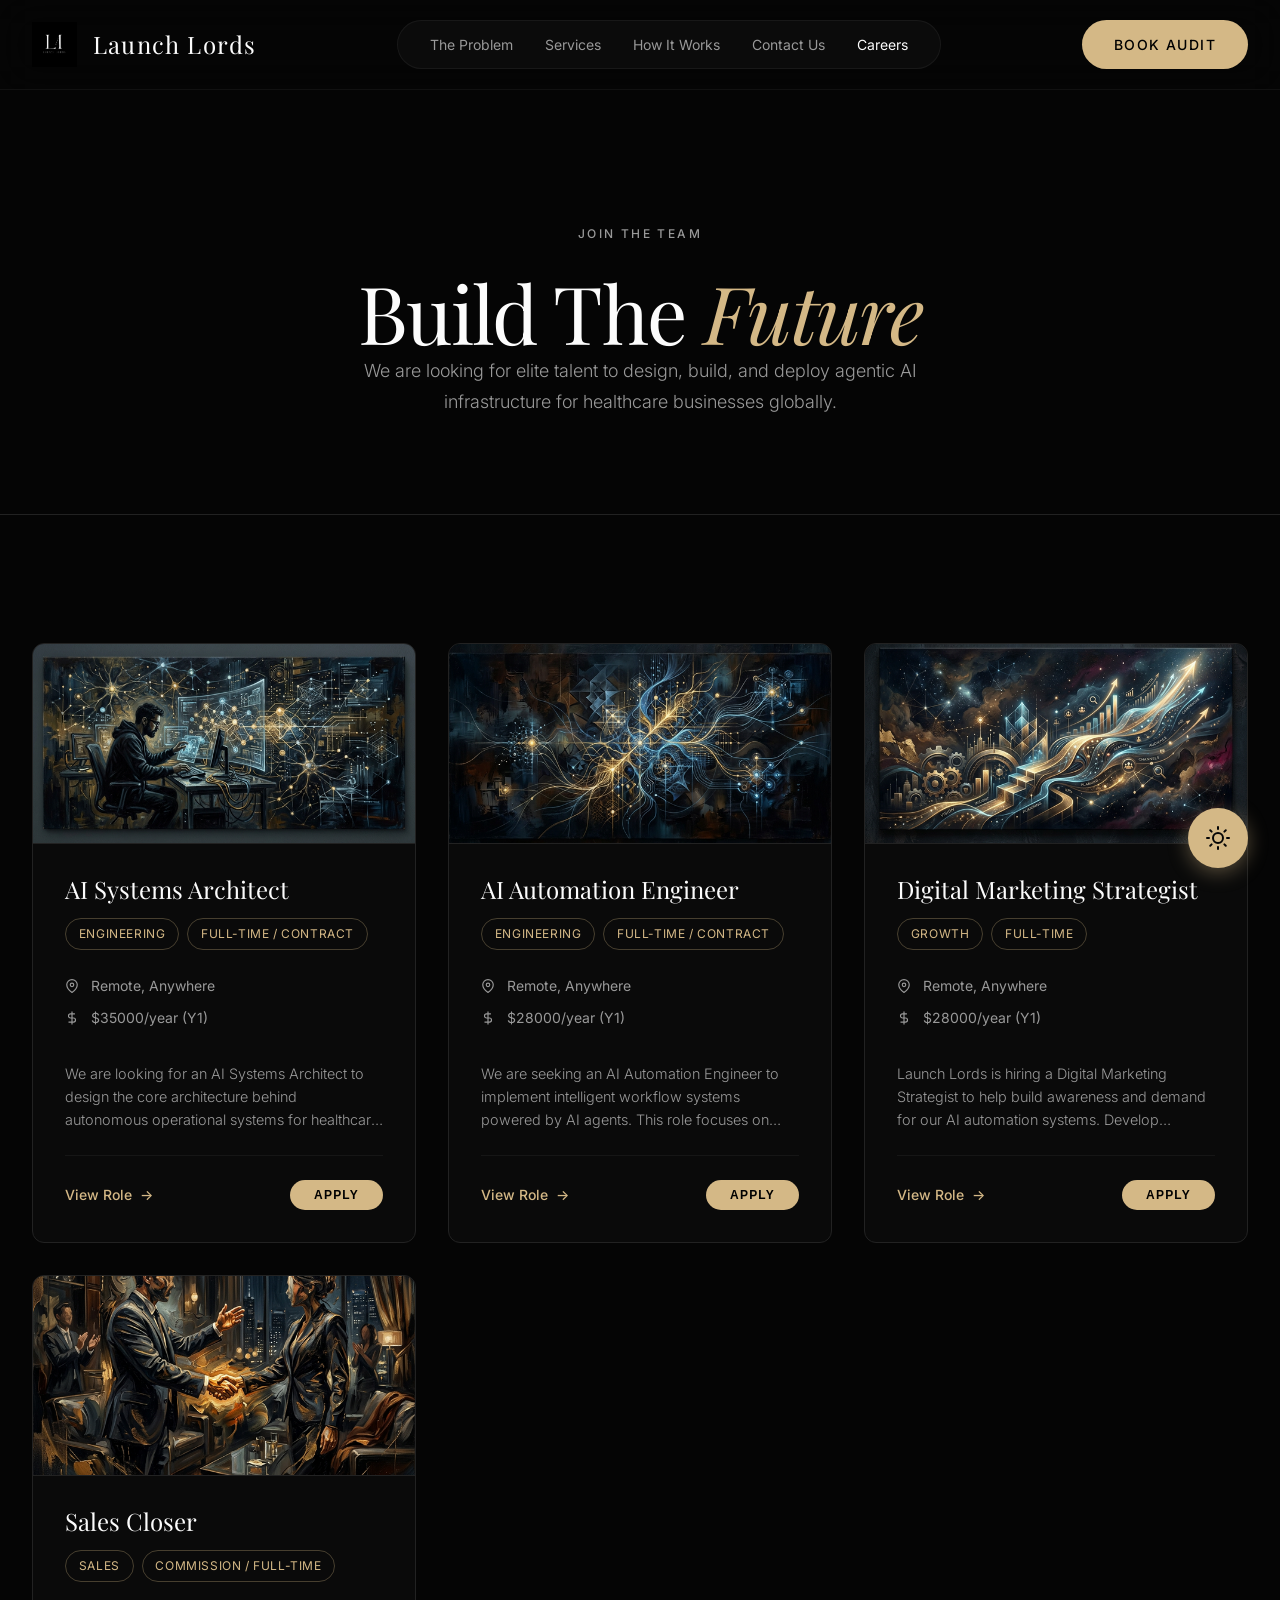
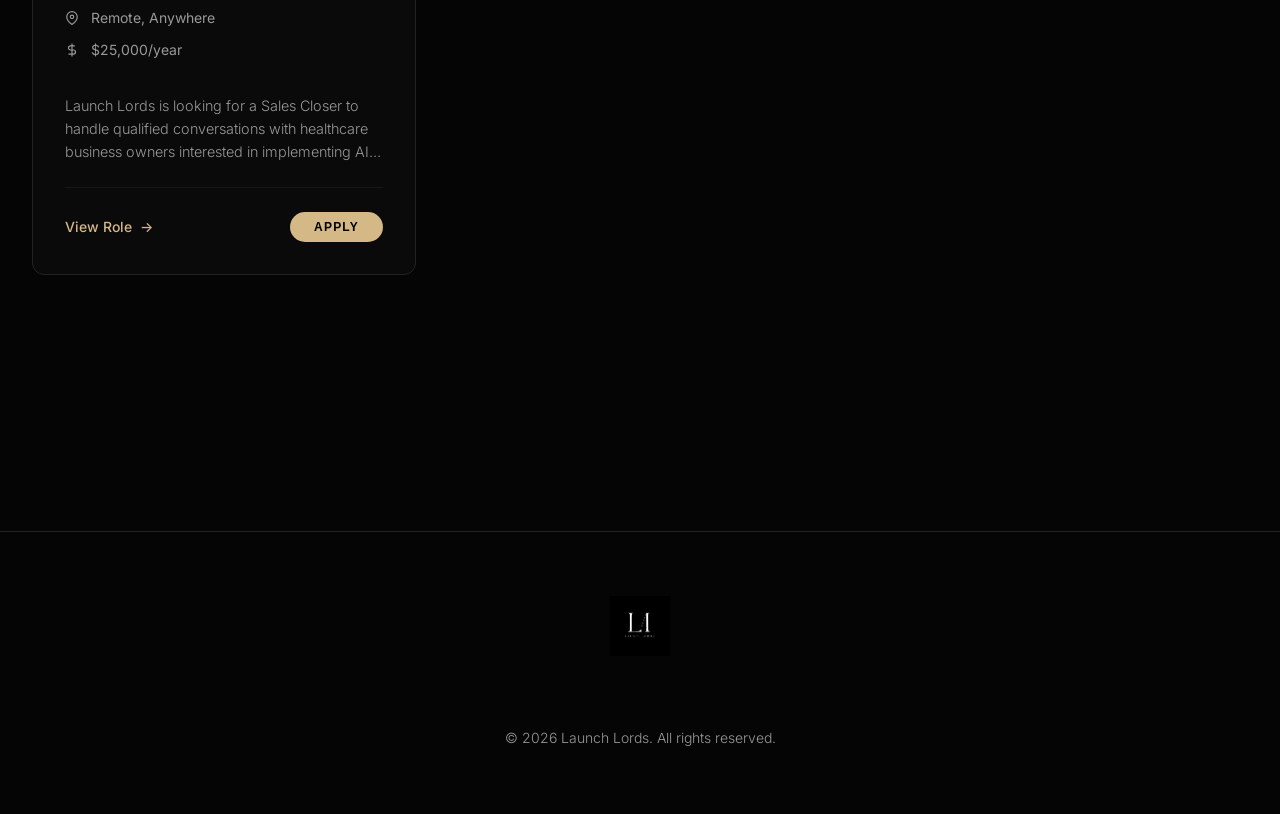
==== careers.html @ 84aa60ef "Add files via upload" ====
<!DOCTYPE html>
<html lang="en">

<head>
    <meta charset="UTF-8">
    <meta name="viewport" content="width=device-width, initial-scale=1.0">
    <title>Careers | Launch Lords</title>
    <link rel="preconnect" href="https://fonts.googleapis.com">
    <link rel="preconnect" href="https://fonts.gstatic.com" crossorigin>
    <link
        href="https://fonts.googleapis.com/css2?family=Inter:wght@300;400;500;600&family=Playfair+Display:ital,wght@0,400;0,500;1,400&display=swap"
        rel="stylesheet">
    <link rel="icon" type="image/png" href="logo.png">
    <link rel="stylesheet" href="styles.css">
</head>

<body>

    <!-- Navigation -->
    <nav class="navbar" id="navbar">
        <div class="container nav-container">
            <a href="index.html" class="logo" style="gap: 1rem;">
                <img src="logo.png" alt="Launch Lords" style="height: 45px; width: auto; filter: invert(1);">
                <span class="logo-text-inline">Launch Lords</span>
            </a>
            <div class="nav-links">
                <a href="index.html#problem">The Problem</a>
                <a href="index.html#services">Services</a>
                <a href="index.html#process">How It Works</a>
                <a href="index.html#audit">Contact Us</a>
                <a href="careers.html" target="_blank" style="color: var(--text-main);">Careers</a>
            </div>
            <div style="display: flex; gap: 1rem; align-items: center;">
                <a href="index.html#audit" class="btn btn-primary">Book Audit</a>
            </div>
        </div>
    </nav>

    <!-- Floating Theme Toggle -->
    <button id="themeToggle" class="theme-toggle-fab" aria-label="Toggle Theme">
        <svg class="sun-icon" viewBox="0 0 24 24" fill="none" stroke="currentColor" stroke-width="2"
            stroke-linecap="round" stroke-linejoin="round">
            <circle cx="12" cy="12" r="5"></circle>
            <line x1="12" y1="1" x2="12" y2="3"></line>
            <line x1="12" y1="21" x2="12" y2="23"></line>
            <line x1="4.22" y1="4.22" x2="5.64" y2="5.64"></line>
            <line x1="18.36" y1="18.36" x2="19.78" y2="19.78"></line>
            <line x1="1" y1="12" x2="3" y2="12"></line>
            <line x1="21" y1="12" x2="23" y2="12"></line>
            <line x1="4.22" y1="19.78" x2="5.64" y2="18.36"></line>
            <line x1="18.36" y1="5.64" x2="19.78" y2="4.22"></line>
        </svg>
        <svg class="moon-icon" viewBox="0 0 24 24" fill="none" stroke="currentColor" stroke-width="2"
            stroke-linecap="round" stroke-linejoin="round">
            <path d="M21 12.79A9 9 0 1 1 11.21 3 7 7 0 0 0 21 12.79z"></path>
        </svg>
    </button>

    <!-- Hero Section -->
    <header class="careers-hero section">
        <div class="container">
            <span class="pre-title anim-slab">Join the Team</span>
            <h1 class="headline anim-slab delay-1">Build The <span class="highlight-text">Future</span></h1>
            <p class="subheadline anim-slab delay-2" style="margin: 0 auto; max-width: 600px;">
                We are looking for elite talent to design, build, and deploy agentic AI infrastructure for healthcare
                businesses globally.
            </p>
        </div>
    </header>

    <!-- Open Roles Grid -->
    <section class="section" style="padding-top: 2rem;">
        <div class="container">
            <div class="careers-grid">

                <!-- Role 1 -->
                <a href="role-ai-architect.html" target="_blank" class="job-card anim-slab">
                    <img src="ai_architect_card_1772629742012.png" alt="AI Systems Architect" class="job-card-img">
                    <div class="job-card-content">
                        <h3 class="job-card-title">AI Systems Architect</h3>
                        <div class="job-tags">
                            <span class="job-tag">Engineering</span>
                            <span class="job-tag">Full-Time / Contract</span>
                        </div>
                        <div class="job-detail">
                            <svg viewBox="0 0 24 24" width="14" height="14" stroke="currentColor" stroke-width="2"
                                fill="none">
                                <path d="M21 10c0 7-9 13-9 13s-9-6-9-13a9 9 0 0 1 18 0z"></path>
                                <circle cx="12" cy="10" r="3"></circle>
                            </svg>
                            Remote, Anywhere
                        </div>
                        <div class="job-detail">
                            <svg viewBox="0 0 24 24" width="14" height="14" stroke="currentColor" stroke-width="2"
                                fill="none">
                                <line x1="12" y1="1" x2="12" y2="23"></line>
                                <path d="M17 5H9.5a3.5 3.5 0 0 0 0 7h5a3.5 3.5 0 0 1 0 7H6"></path>
                            </svg>
                            $35000/year (Y1)
                        </div>
                        <p class="job-desc-preview">We are looking for an AI Systems Architect to design the core
                            architecture behind autonomous operational systems for healthcare organizations.</p>
                        <div class="job-card-footer">
                            <span class="job-view-link">View Role</span>
                            <button class="job-apply-btn" style="border: none; cursor: pointer;"
                                onclick="event.preventDefault(); openApplicationModal('AI Systems Architect');">APPLY</button>
                        </div>
                    </div>
                </a>

                <!-- Role 2 -->
                <a href="role-ai-automation.html" target="_blank" class="job-card anim-slab delay-1">
                    <img src="ai_automation_card_1772629761154.png" alt="AI Automation Engineer" class="job-card-img">
                    <div class="job-card-content">
                        <h3 class="job-card-title">AI Automation Engineer</h3>
                        <div class="job-tags">
                            <span class="job-tag">Engineering</span>
                            <span class="job-tag">Full-Time / Contract</span>
                        </div>
                        <div class="job-detail">
                            <svg viewBox="0 0 24 24" width="14" height="14" stroke="currentColor" stroke-width="2"
                                fill="none">
                                <path d="M21 10c0 7-9 13-9 13s-9-6-9-13a9 9 0 0 1 18 0z"></path>
                                <circle cx="12" cy="10" r="3"></circle>
                            </svg>
                            Remote, Anywhere
                        </div>
                        <div class="job-detail">
                            <svg viewBox="0 0 24 24" width="14" height="14" stroke="currentColor" stroke-width="2"
                                fill="none">
                                <line x1="12" y1="1" x2="12" y2="23"></line>
                                <path d="M17 5H9.5a3.5 3.5 0 0 0 0 7h5a3.5 3.5 0 0 1 0 7H6"></path>
                            </svg>
                            $28000/year (Y1)
                        </div>
                        <p class="job-desc-preview">We are seeking an AI Automation Engineer to implement intelligent
                            workflow systems powered by AI agents. This role focuses on building automation
                            infrastructure...</p>
                        <div class="job-card-footer">
                            <span class="job-view-link">View Role</span>
                            <button class="job-apply-btn" style="border: none; cursor: pointer;"
                                onclick="event.preventDefault(); openApplicationModal('AI Automation Engineer');">APPLY</button>
                        </div>
                    </div>
                </a>

                <!-- Role 3 -->
                <a href="role-marketing.html" target="_blank" class="job-card anim-slab delay-2">
                    <img src="marketing_strategist_card_1772629779356.png" alt="Digital Marketing Strategist"
                        class="job-card-img">
                    <div class="job-card-content">
                        <h3 class="job-card-title">Digital Marketing Strategist</h3>
                        <div class="job-tags">
                            <span class="job-tag">Growth</span>
                            <span class="job-tag">Full-Time</span>
                        </div>
                        <div class="job-detail">
                            <svg viewBox="0 0 24 24" width="14" height="14" stroke="currentColor" stroke-width="2"
                                fill="none">
                                <path d="M21 10c0 7-9 13-9 13s-9-6-9-13a9 9 0 0 1 18 0z"></path>
                                <circle cx="12" cy="10" r="3"></circle>
                            </svg>
                            Remote, Anywhere
                        </div>
                        <div class="job-detail">
                            <svg viewBox="0 0 24 24" width="14" height="14" stroke="currentColor" stroke-width="2"
                                fill="none">
                                <line x1="12" y1="1" x2="12" y2="23"></line>
                                <path d="M17 5H9.5a3.5 3.5 0 0 0 0 7h5a3.5 3.5 0 0 1 0 7H6"></path>
                            </svg>
                            $28000/year (Y1)
                        </div>
                        <p class="job-desc-preview">Launch Lords is hiring a Digital Marketing Strategist to help build
                            awareness and demand for our AI automation systems. Develop campaigns positioning the
                            company...</p>
                        <div class="job-card-footer">
                            <span class="job-view-link">View Role</span>
                            <button class="job-apply-btn" style="border: none; cursor: pointer;"
                                onclick="event.preventDefault(); openApplicationModal('Digital Marketing Strategist');">APPLY</button>
                        </div>
                    </div>
                </a>

                <!-- Role 4 -->
                <a href="role-sales.html" target="_blank" class="job-card anim-slab delay-3">
                    <img src="sales_closer_card_1772629799419.png" alt="Sales Closer" class="job-card-img">
                    <div class="job-card-content">
                        <h3 class="job-card-title">Sales Closer</h3>
                        <div class="job-tags">
                            <span class="job-tag">Sales</span>
                            <span class="job-tag">Commission / Full-Time</span>
                        </div>
                        <div class="job-detail">
                            <svg viewBox="0 0 24 24" width="14" height="14" stroke="currentColor" stroke-width="2"
                                fill="none">
                                <path d="M21 10c0 7-9 13-9 13s-9-6-9-13a9 9 0 0 1 18 0z"></path>
                                <circle cx="12" cy="10" r="3"></circle>
                            </svg>
                            Remote, Anywhere
                        </div>
                        <div class="job-detail">
                            <svg viewBox="0 0 24 24" width="14" height="14" stroke="currentColor" stroke-width="2"
                                fill="none">
                                <line x1="12" y1="1" x2="12" y2="23"></line>
                                <path d="M17 5H9.5a3.5 3.5 0 0 0 0 7h5a3.5 3.5 0 0 1 0 7H6"></path>
                            </svg>
                            $25,000/year
                        </div>
                        <p class="job-desc-preview">Launch Lords is looking for a Sales Closer to handle qualified
                            conversations with healthcare business owners interested in implementing AI-powered systems.
                        </p>
                        <div class="job-card-footer">
                            <span class="job-view-link">View Role</span>
                            <button class="job-apply-btn" style="border: none; cursor: pointer;"
                                onclick="event.preventDefault(); openApplicationModal('Sales Closer');">APPLY</button>
                        </div>
                    </div>
                </a>

            </div>
        </div>
    </section>

    <!-- Application Modal -->
    <div id="applicationModal" class="modal-overlay">
        <div class="modal-content">
            <button class="modal-close" onclick="closeApplicationModal()">&times;</button>
            <h3 id="modalRoleTitle">Apply for Role</h3>
            <p>Join Launch Lords and build the future of AI healthcare infrastructure.</p>
            <form action="https://formsubmit.co/shubhankar@launchlords.com" method="POST" enctype="multipart/form-data"
                class="apply-form">
                <input type="hidden" name="_subject" id="modalSubject" value="New Application">
                <input type="hidden" name="_captcha" value="false">
                <input type="hidden" name="_template" value="table">
                <input type="hidden" name="Role" id="modalRoleInput" value="">

                <div class="form-row">
                    <div class="form-group">
                        <label>Name</label>
                        <input type="text" name="Name" required placeholder="John Doe">
                    </div>
                    <div class="form-group">
                        <label>Email</label>
                        <input type="email" name="Email" required placeholder="john@example.com">
                    </div>
                </div>
                <div class="form-row">
                    <div class="form-group">
                        <label>Country</label>
                        <input type="text" name="Country" required placeholder="United States">
                    </div>
                    <div class="form-group">
                        <label>City</label>
                        <input type="text" name="City" required placeholder="San Francisco">
                    </div>
                </div>
                <div class="form-group">
                    <label>Experience (Years)</label>
                    <select name="Experience" required style="cursor: pointer; appearance: auto;">
                        <option value="" disabled selected>Select years</option>
                        <option value="0">0 years (Entry)</option>
                        <option value="1">1 year</option>
                        <option value="2">2 years</option>
                        <option value="3+">3 or more years</option>
                    </select>
                </div>
                <div class="form-group">
                    <label>Resume (PDF max 2MB)</label>
                    <input type="file" name="attachment" accept=".pdf" required>
                    <small
                        style="color: var(--text-muted); font-size: 0.75rem; margin-top: 0.25rem; display: block;">Max
                        file size: 2MB</small>
                </div>
                <button type="submit" class="btn btn-primary">Submit Application</button>
            </form>
        </div>
    </div>

    <!-- Footer -->
    <footer class="footer">
        <div class="container footer-content">
            <div class="footer-logo" style="margin-bottom: 2rem;">
                <img src="logo.png" alt="Launch Lords" style="height: 60px; width: auto; filter: invert(1);">
            </div>

            <p>&copy; <span id="year"></span> Launch Lords. All rights reserved.</p>
        </div>
    </footer>

    <script src="script.js"></script>
</body>

</html>
---- styles.css ----
/* --- Variables & Reset --- */
:root {
    --bg-main: #050505;
    --bg-panel: #0a0a0a;
    --bg-card: #0f0f0f;
    --bg-alt: #111111;
    --text-main: #fcfcfc;
    --text-muted: #999999;

    /* Elegant Gold Palette */
    --accent-gold: #d4b886;
    --accent-gold-hover: #e5c997;
    --accent-gold-dim: rgba(212, 184, 134, 0.15);

    /* Structural */
    --border-color: #222222;
    --glass-border: rgba(255, 255, 255, 0.05);

    --font-heading: 'Playfair Display', serif;
    --font-body: 'Inter', sans-serif;

    --transition: all 0.5s cubic-bezier(0.16, 1, 0.3, 1);
}

/* --- Theme Overrides (Light Mode) --- */
body.light-theme {
    --bg-main: #ffffff;
    --bg-panel: #f8fafc;
    --bg-card: #f1f5f9;
    --bg-alt: #ffffff;
    --text-main: #0f172a;
    --text-muted: #64748b;

    --accent-gold: #0d9488;
    --accent-gold-hover: #0f766e;
    --accent-gold-dim: rgba(13, 148, 136, 0.15);

    --border-color: rgba(0, 0, 0, 0.08);
    --glass-border: rgba(0, 0, 0, 0.05);
}

body.light-theme .navbar {
    background: rgba(255, 255, 255, 0.9);
    border-bottom: 1px solid rgba(0, 0, 0, 0.05);
}

body.light-theme .nav-links {
    background: rgba(0, 0, 0, 0.03);
    border: 1px solid rgba(0, 0, 0, 0.05);
}

body.light-theme .logo img,
body.light-theme .footer-logo img {
    filter: none !important;
}

body.light-theme .globe-wrapper {
    background: radial-gradient(circle at 30% 30%, #f8fafc 0%, #e2e8f0 80%, #cbd5e1 100%);
    box-shadow: inset -20px -20px 50px rgba(0, 0, 0, 0.1), 0 0 40px rgba(13, 148, 136, 0.15);
}

body.light-theme .globe-vignette {
    box-shadow: inset -20px -20px 50px rgba(0, 0, 0, 0.15), inset 0 0 20px rgba(13, 148, 136, 0.2) !important;
}

body.light-theme .theme-toggle-fab {
    background: var(--text-main);
    color: var(--bg-main);
    box-shadow: 0 4px 15px rgba(0, 0, 0, 0.15);
}

body.light-theme .theme-toggle-fab:hover {
    background: var(--accent-gold);
    transform: translateY(-3px) scale(1.05);
}

body.light-theme .theme-toggle-fab .sun-icon {
    display: none;
}

body.light-theme .theme-toggle-fab .moon-icon {
    display: block;
}

/* Floating Theme Toggle Box */
.theme-toggle-fab {
    position: fixed;
    bottom: 2rem;
    right: 2rem;
    width: 60px;
    height: 60px;
    border-radius: 50%;
    background: var(--accent-gold);
    color: var(--bg-main);
    border: none;
    box-shadow: 0 4px 20px rgba(212, 184, 134, 0.4);
    cursor: pointer;
    display: flex;
    align-items: center;
    justify-content: center;
    z-index: 1000;
    transition: all 0.4s cubic-bezier(0.175, 0.885, 0.32, 1.275);
}

.theme-toggle-fab:hover {
    transform: translateY(-5px) scale(1.1);
    box-shadow: 0 8px 25px rgba(212, 184, 134, 0.6);
    background: var(--accent-gold-hover);
}

.theme-toggle-fab svg {
    width: 24px;
    height: 24px;
    transition: transform 0.3s ease;
}

.theme-toggle-fab .sun-icon {
    display: block;
}

.theme-toggle-fab .moon-icon {
    display: none;
}

.theme-toggle-fab:hover svg {
    transform: rotate(30deg);
}

* {
    margin: 0;
    padding: 0;
    box-sizing: border-box;
}

html {
    scroll-behavior: smooth;
    font-size: 16px;
}

body {
    background-color: var(--bg-main);
    color: var(--text-main);
    font-family: var(--font-body);
    line-height: 1.7;
    overflow-x: hidden;
    -webkit-font-smoothing: antialiased;
}

/* --- Typography --- */
h1,
h2,
h3,
h4 {
    font-family: var(--font-heading);
    font-weight: 400;
    line-height: 1.1;
    color: var(--text-main);
}

h1 {
    font-size: 5rem;
    letter-spacing: -0.02em;
}

h2 {
    font-size: 3.5rem;
    letter-spacing: -0.01em;
    margin-bottom: 1.5rem;
}

h3 {
    font-size: 2.25rem;
    margin-bottom: 1rem;
}

p {
    color: var(--text-muted);
    margin-bottom: 1.5rem;
    font-size: 1.125rem;
    font-weight: 300;
}

.highlight-text {
    color: var(--accent-gold);
    font-family: var(--font-heading);
    font-style: italic;
    font-weight: 400;
}

.bold-text {
    color: var(--text-main);
    font-weight: 500;
}

.gold-text {
    color: var(--accent-gold);
}

.pre-title {
    font-family: var(--font-body);
    color: var(--text-muted);
    text-transform: uppercase;
    font-weight: 500;
    letter-spacing: 0.2em;
    font-size: 0.75rem;
    margin-bottom: 1.5rem;
    display: block;
}

/* --- Utilities --- */
.container {
    width: 100%;
    max-width: 1300px;
    margin: 0 auto;
    padding: 0 2rem;
}

.section {
    padding: 10rem 0;
    position: relative;
}

.center {
    text-align: center;
}

/* --- Buttons --- */
.btn {
    display: inline-flex;
    align-items: center;
    justify-content: center;
    padding: 0.8rem 2rem;
    border-radius: 100px;
    font-weight: 500;
    font-size: 0.875rem;
    text-transform: uppercase;
    letter-spacing: 0.1em;
    text-decoration: none;
    transition: var(--transition);
    cursor: pointer;
    border: none;
    font-family: var(--font-body);
}

.btn-primary {
    background: var(--accent-gold);
    color: #000;
}

.btn-primary:hover {
    background: var(--accent-gold-hover);
    transform: translateY(-2px);
}

.btn-secondary {
    background: transparent;
    color: var(--text-main);
    border: 1px solid var(--border-color);
}

.btn-secondary:hover {
    border-color: var(--text-main);
}

.link-explore {
    display: inline-flex;
    align-items: center;
    color: var(--accent-gold);
    text-decoration: none;
    font-size: 0.75rem;
    text-transform: uppercase;
    letter-spacing: 0.15em;
    font-weight: 500;
    margin-top: 2rem;
    transition: var(--transition);
}

.link-explore::after {
    content: '→';
    margin-left: 0.5rem;
    transition: transform 0.3s ease;
}

.link-explore:hover::after {
    transform: translateX(5px);
}

/* --- Navigation --- */
.navbar {
    position: fixed;
    top: 0;
    left: 0;
    width: 100%;
    height: 90px;
    background: rgba(5, 5, 5, 0.8);
    backdrop-filter: blur(20px);
    -webkit-backdrop-filter: blur(20px);
    border-bottom: 1px solid rgba(255, 255, 255, 0.05);
    z-index: 100;
    display: flex;
    align-items: center;
    transition: transform 0.3s ease;
}

.navbar.hidden {
    transform: translateY(-100%);
}

.nav-container {
    display: flex;
    justify-content: space-between;
    align-items: center;
}

.logo {
    display: flex;
    align-items: center;
    text-decoration: none;
}

.logo-text-inline {
    font-family: var(--font-heading);
    font-size: 1.5rem;
    font-weight: 400;
    color: var(--text-main);
    letter-spacing: 0.05em;
}

.nav-links {
    display: flex;
    gap: 2rem;
    padding: 0.75rem 2rem;
    background: rgba(255, 255, 255, 0.03);
    border: 1px solid rgba(255, 255, 255, 0.05);
    border-radius: 100px;
}

.nav-links a {
    color: var(--text-muted);
    text-decoration: none;
    font-size: 0.875rem;
    transition: color 0.3s ease;
}

.nav-links a:hover {
    color: var(--text-main);
}

/* --- Hero Section --- */
.hero {
    padding-top: 14rem;
    min-height: 100vh;
    display: flex;
    align-items: center;
    justify-content: center;
    position: relative;
    overflow: hidden;
}

/* Circular Radar Background */
.hero-radar {
    position: absolute;
    top: 50%;
    left: 50%;
    transform: translate(-50%, -50%);
    width: 80vw;
    height: 80vw;
    max-width: 1000px;
    max-height: 1000px;
    border-radius: 50%;
    border: 1px solid rgba(212, 184, 134, 0.3);
    pointer-events: none;
    z-index: 0;
    animation: rotateRadar 120s linear infinite;
}

@keyframes rotateRadar {
    from {
        transform: translate(-50%, -50%) rotate(0deg);
    }

    to {
        transform: translate(-50%, -50%) rotate(360deg);
    }
}

.hero-radar::before {
    content: '';
    position: absolute;
    top: -50%;
    left: 50%;
    width: 1px;
    height: 200%;
    background: rgba(212, 184, 134, 0.2);
}

.hero-radar::after {
    content: '';
    position: absolute;
    left: -50%;
    top: 50%;
    height: 1px;
    width: 200%;
    background: rgba(212, 184, 134, 0.2);
}

.hero-radar .circle {
    position: absolute;
    top: 50%;
    left: 50%;
    transform: translate(-50%, -50%);
    border-radius: 50%;
    border: 1px dashed rgba(212, 184, 134, 0.35);
}

.hero-radar .c1 {
    width: 33%;
    height: 33%;
}

.hero-radar .c2 {
    width: 66%;
    height: 66%;
}

.hero-content {
    position: relative;
    z-index: 1;
    text-align: center;
    max-width: 900px;
    margin: 0 auto;
}

.hero .headline {
    margin-bottom: 2rem;
    line-height: 1.1;
}

.hero .headline span {
    display: block;
}

.hero .subheadline {
    font-size: 1.25rem;
    max-width: 700px;
    margin: 0 auto 3rem auto;
    color: var(--text-muted);
}

.audit-shows {
    margin-top: 4rem;
    padding-top: 2rem;
    border-top: 1px solid var(--border-color);
    display: flex;
    justify-content: center;
    gap: 3rem;
}

.audit-list {
    list-style: none;
    display: flex;
    gap: 3rem;
}

.audit-list li {
    font-size: 0.875rem;
    color: var(--text-muted);
    text-transform: uppercase;
    letter-spacing: 0.1em;
    display: flex;
    align-items: center;
}

.audit-list li::before {
    content: '';
    display: inline-block;
    width: 6px;
    height: 6px;
    background: var(--accent-gold);
    border-radius: 50%;
    margin-right: 0.75rem;
}

/* --- Stats Section (Revenue Leakage adapted) --- */
.stats-section {
    padding: 6rem 0;
    border-top: 1px solid var(--border-color);
    border-bottom: 1px solid var(--border-color);
    background: var(--bg-main);
}

.stats-grid {
    display: grid;
    grid-template-columns: repeat(3, 1fr);
    gap: 2rem;
    text-align: center;
}

.stat-item {
    position: relative;
}

.stat-item:not(:last-child)::after {
    content: '';
    position: absolute;
    right: 0;
    top: 50%;
    transform: translateY(-50%);
    height: 60%;
    width: 1px;
    background: var(--border-color);
}

.stat-value {
    font-family: var(--font-heading);
    font-size: 4rem;
    color: var(--accent-gold);
    margin-bottom: 0.5rem;
    line-height: 1;
}

.stat-label {
    font-size: 0.875rem;
    color: var(--text-muted);
    text-transform: uppercase;
    letter-spacing: 0.1em;
}

/* --- Section Headers --- */
.section-header {
    text-align: center;
    margin-bottom: 6rem;
    max-width: 800px;
    margin-inline: auto;
}

/* --- Side-by-Side Content Layout (For Problems and Services) --- */
.split-content {
    display: grid;
    grid-template-columns: 1fr 1fr;
    gap: 6rem;
    align-items: center;
    margin-bottom: 8rem;
}

.split-content.reverse {
    direction: rtl;
}

.split-content.reverse>* {
    direction: ltr;
}

.content-info {
    position: relative;
    padding-left: 2rem;
    border-left: 1px solid var(--accent-gold);
}

.content-number {
    position: absolute;
    left: -1rem;
    top: -1rem;
    background: var(--bg-main);
    color: var(--accent-gold);
    font-family: var(--font-body);
    font-size: 0.75rem;
    letter-spacing: 0.1em;
    padding: 0 0.5rem;
}

.content-media {
    position: relative;
    border-radius: 8px;
    overflow: hidden;
    background: var(--bg-panel);
    border: 1px solid var(--border-color);
    aspect-ratio: 4/3;
    display: flex;
    align-items: center;
    justify-content: center;
}

/* Fake UI Slabs inside media */
.ui-slab {
    background: var(--bg-alt);
    border: 1px solid var(--border-color);
    border-radius: 8px;
    padding: 1.5rem;
    width: 80%;
    box-shadow: 0 20px 40px rgba(0, 0, 0, 0.5);
    position: relative;
}

/* --- How It Works --- */
.process-grid {
    display: grid;
    grid-template-columns: repeat(3, 1fr);
    gap: 3rem;
}

.process-card {
    background: transparent;
    border-top: 1px solid var(--border-color);
    padding-top: 2rem;
    display: flex;
    flex-direction: column;
}

.process-number {
    font-family: var(--font-heading);
    font-size: 3rem;
    color: var(--accent-gold-dim);
    margin-bottom: 1rem;
    line-height: 1;
}

.process-list {
    list-style: none;
    margin-top: auto;
}

.process-list li {
    padding: 1rem 0;
    border-bottom: 1px solid var(--border-color);
    color: var(--text-muted);
    font-size: 0.95rem;
}

/* --- Reasons Section --- */
.reasons-grid {
    display: grid;
    grid-template-columns: repeat(2, 1fr);
    gap: 2px;
    background: var(--border-color);
    border: 1px solid var(--border-color);
}

.reason-card {
    background: var(--bg-main);
    padding: 4rem;
}

.reason-title {
    font-family: var(--font-heading);
    font-size: 1.75rem;
    color: var(--accent-gold);
    margin-bottom: 1rem;
}

/* --- CTA Section --- */
.cta-section {
    background: var(--bg-panel);
    border-top: 1px solid var(--border-color);
    text-align: center;
    padding: 10rem 0;
}

.cta-box {
    max-width: 800px;
    margin: 0 auto;
}

/* --- Footer --- */
.footer {
    padding: 4rem 0;
    background: var(--bg-main);
    border-top: 1px solid var(--border-color);
    text-align: center;
}

.footer-logo {
    font-family: var(--font-heading);
    font-size: 2rem;
    color: var(--text-main);
    margin-bottom: 2rem;
}

.footer p {
    font-size: 0.875rem;
    margin: 0;
}

/* --- Animations (Handled by JS classes) --- */
.anim-slab {
    opacity: 0;
    transform: translateY(50px);
    transition: all 1s cubic-bezier(0.16, 1, 0.3, 1);
}

.anim-slab.active {
    opacity: 1;
    transform: translateY(0);
}

.anim-fade {
    opacity: 0;
    transition: opacity 1.5s ease;
}

.anim-fade.active {
    opacity: 1;
}

.anim-img-reveal {
    position: relative;
    overflow: hidden;
}

.anim-img-reveal::after {
    content: '';
    position: absolute;
    top: 0;
    left: 0;
    width: 100%;
    height: 100%;
    background: var(--bg-main);
    transform-origin: top;
    transition: transform 1.2s cubic-bezier(0.77, 0, 0.175, 1);
}

.anim-img-reveal.active::after {
    transform: scaleY(0);
}

/* --- Contact Section --- */
.contact-section {
    background: var(--bg-main);
    padding: 8rem 0;
}

.contact-grid {
    display: grid;
    grid-template-columns: 1fr 1fr;
    gap: 4rem;
    align-items: center;
    margin-top: 4rem;
}

/* Form Styles */
.form-card {
    background: var(--bg-panel);
    border: 1px solid var(--border-color);
    border-radius: 12px;
    padding: 3rem;
}

.contact-form {
    display: flex;
    flex-direction: column;
    gap: 1.5rem;
}

.form-group {
    display: flex;
    flex-direction: column;
    gap: 0.5rem;
}

.form-group label {
    font-size: 0.875rem;
    color: var(--text-main);
    font-weight: 500;
}

.contact-form input,
.contact-form select,
.contact-form textarea {
    width: 100%;
    padding: 1rem 1.25rem;
    background: rgba(255, 255, 255, 0.02);
    border: 1px solid var(--border-color);
    border-radius: 8px;
    color: var(--text-main);
    font-family: var(--font-body);
    font-size: 1rem;
    transition: var(--transition);
}

.contact-form input:focus,
.contact-form select:focus,
.contact-form textarea:focus {
    outline: none;
    border-color: var(--accent-gold);
    background: rgba(255, 255, 255, 0.05);
}

.contact-form input::placeholder,
.contact-form textarea::placeholder {
    color: var(--text-muted);
}

.select-wrapper {
    position: relative;
}

.select-wrapper::after {
    content: '▼';
    font-size: 0.6rem;
    color: var(--text-muted);
    position: absolute;
    right: 1.25rem;
    top: 50%;
    transform: translateY(-50%);
    pointer-events: none;
}

.contact-form select {
    appearance: none;
    cursor: pointer;
}

/* Globe Container */
.contact-globe-container {
    display: flex;
    flex-direction: column;
    align-items: center;
    justify-content: center;
    position: relative;
    height: 100%;
    min-height: 500px;
}

/* Pure CSS Globe */
.globe-wrapper {
    width: 400px;
    height: 400px;
    position: relative;
    border-radius: 50%;
    /* Gradient mimicking dark ocean/shadows */
    background: radial-gradient(circle at 30% 30%, #0a1118 0%, #03060a 80%, #000000 100%);
    box-shadow: inset -20px -20px 50px rgba(0, 0, 0, 0.8),
        0 0 40px rgba(212, 184, 134, 0.25);
    overflow: hidden;
    margin-bottom: 2rem;
}

/* This creates a pseudo-continents map background that rotates */
.globe-sphere {
    position: absolute;
    width: 200%;
    height: 100%;
    background-image:
        radial-gradient(ellipse at center, rgba(10, 25, 40, 0.8) 0%, transparent 70%),
        radial-gradient(ellipse at 80% 40%, rgba(15, 30, 45, 0.6) 0%, transparent 50%),
        radial-gradient(ellipse at 20% 70%, rgba(8, 20, 30, 0.5) 0%, transparent 60%);
    background-size: 50% 100%;
    animation: rotateGlobe 30s linear infinite;
    opacity: 0.5;
}

/* Glossy highlight over the globe */
.globe-overlay {
    position: absolute;
    top: 0;
    left: 0;
    width: 100%;
    height: 100%;
    border-radius: 50%;
    background: radial-gradient(circle at 30% 30%, rgba(255, 255, 255, 0.05) 0%, transparent 50%);
    box-shadow: inset 0 0 20px rgba(212, 184, 134, 0.1);
    border: 1px solid rgba(212, 184, 134, 0.15);
    pointer-events: none;
    z-index: 10;
}

@keyframes rotateGlobe {
    0% {
        transform: translateX(0);
    }

    100% {
        transform: translateX(-50%);
    }
}

/* City Markers overlaying the globe */
.city-marker {
    position: absolute;
    display: flex;
    flex-direction: column;
    align-items: center;
    transform: translate(-50%, -50%);
    z-index: 15;
    cursor: default;
}

.city-dot {
    width: 6px;
    height: 6px;
    background-color: var(--accent-gold);
    border-radius: 50%;
    box-shadow: 0 0 10px var(--accent-gold);
    position: relative;
}

.city-dot::after {
    content: '';
    position: absolute;
    top: -4px;
    left: -4px;
    width: 14px;
    height: 14px;
    border: 1px solid var(--accent-gold);
    border-radius: 50%;
    opacity: 0.3;
    animation: markerPulse 2s ease-out infinite;
}

@keyframes markerPulse {
    0% {
        transform: scale(0.5);
        opacity: 0.8;
    }

    100% {
        transform: scale(2);
        opacity: 0;
    }
}

.city-name {
    font-size: 0.65rem;
    color: var(--accent-gold);
    margin-top: 4px;
    font-weight: 500;
    letter-spacing: 0.05em;
    opacity: 0.7;
    white-space: nowrap;
}

/* Client Legend below globe */
.client-legend {
    text-align: center;
    border-top: 1px solid var(--border-color);
    padding-top: 1.5rem;
    width: 100%;
}

.legend-items {
    display: flex;
    flex-wrap: wrap;
    justify-content: center;
    gap: 1.5rem;
    margin-bottom: 0.75rem;
}

.legend-items span {
    font-size: 0.75rem;
    color: var(--text-muted);
    display: flex;
    align-items: center;
    gap: 0.5rem;
}

.legend-dot {
    display: inline-block;
    width: 6px;
    height: 6px;
    background: var(--accent-gold);
    border-radius: 50%;
    opacity: 0.8;
}

.legend-title {
    font-family: var(--font-heading);
    font-size: 0.875rem;
    color: var(--text-muted);
    font-style: italic;
}

/* Footer Adjustments */
.footer-content {
    display: flex;
    flex-direction: column;
    align-items: center;
    gap: 1.5rem;
}

.footer-socials {
    display: flex;
    gap: 1rem;
}

.social-link {
    display: flex;
    align-items: center;
    justify-content: center;
    width: 40px;
    height: 40px;
    border-radius: 50%;
    border: 1px solid var(--border-color);
    color: var(--text-muted);
    transition: var(--transition);
}

.social-link:hover {
    color: var(--accent-gold);
    border-color: var(--accent-gold);
    transform: translateY(-3px);
}

/* Responsive */
@media (max-width: 992px) {
    .split-content {
        grid-template-columns: 1fr;
        gap: 3rem;
    }

    .split-content.reverse {
        direction: ltr;
    }

    .split-content.reverse>* {
        direction: ltr;
    }

    .contact-grid {
        grid-template-columns: 1fr;
    }

    .globe-wrapper {
        width: 300px;
        height: 300px;
    }

    .stats-grid {
        grid-template-columns: 1fr;
        gap: 4rem;
    }

    .stat-item:not(:last-child)::after {
        display: none;
    }

    .process-grid {
        grid-template-columns: 1fr;
    }

    .reasons-grid {
        grid-template-columns: 1fr;
        gap: 1px;
    }

    .nav-links {
        display: none;
    }
}

@media (max-width: 768px) {
    .navbar {
        padding: 0 1rem;
    }

    .nav-container {
        padding: 0;
    }

    .container {
        padding: 0 1.25rem;
    }

    .navbar .btn-primary {
        padding: 0.5rem 1rem;
        font-size: 0.75rem;
    }

    .logo-text-inline {
        font-size: 1.25rem;
    }

    .hero .headline {
        font-size: 2.75rem;
        margin-top: 1rem;
    }

    h2 {
        font-size: 2.25rem;
    }

    .hero-radar {
        width: 150vw;
        height: 150vw;
    }

    .audit-list {
        flex-direction: column;
        gap: 1rem;
        align-items: center;
    }

    .form-card {
        padding: 1.5rem;
    }
}/* --- Careers Page Styles --- */
.careers-hero {
    padding-top: 14rem;
    padding-bottom: 6rem;
    text-align: center;
    border-bottom: 1px solid var(--border-color);
}

.careers-grid {
    display: grid;
    grid-template-columns: repeat(auto-fill, minmax(350px, 1fr));
    gap: 2rem;
    padding: 6rem 0;
}

.job-card {
    background: var(--bg-panel);
    border: 1px solid var(--border-color);
    border-radius: 12px;
    overflow: hidden;
    transition: var(--transition);
    display: flex;
    flex-direction: column;
    text-decoration: none;
    color: var(--text-main);
}

.job-card:hover {
    transform: translateY(-5px);
    box-shadow: 0 10px 40px rgba(0, 0, 0, 0.4);
    border-color: var(--accent-gold);
}

body.light-theme .job-card:hover {
    box-shadow: 0 10px 40px rgba(13, 148, 136, 0.15);
}

.job-card-img {
    width: 100%;
    height: 200px;
    object-fit: cover;
    border-bottom: 1px solid var(--border-color);
}

.job-card-content {
    padding: 2rem;
    display: flex;
    flex-direction: column;
    flex-grow: 1;
}

.job-card-title {
    font-size: 1.5rem;
    font-family: var(--font-heading);
    margin-bottom: 1rem;
    color: var(--text-main);
}

.job-tags {
    display: flex;
    gap: 0.5rem;
    margin-bottom: 1.5rem;
    flex-wrap: wrap;
}

.job-tag {
    font-size: 0.75rem;
    padding: 0.3rem 0.8rem;
    border-radius: 100px;
    border: 1px solid rgba(212, 184, 134, 0.3);
    color: var(--accent-gold);
    text-transform: uppercase;
    letter-spacing: 0.05em;
}

body.light-theme .job-tag {
    border-color: rgba(13, 148, 136, 0.3);
}

.job-detail {
    display: flex;
    align-items: center;
    gap: 0.75rem;
    font-size: 0.875rem;
    color: var(--text-muted);
    margin-bottom: 0.5rem;
}

.job-desc-preview {
    font-size: 0.9rem;
    color: var(--text-muted);
    margin: 1.5rem 0;
    line-height: 1.6;
    display: -webkit-box;
    -webkit-line-clamp: 3;
    -webkit-box-orient: vertical;
    overflow: hidden;
}

.job-card-footer {
    margin-top: auto;
    display: flex;
    justify-content: space-between;
    align-items: center;
    border-top: 1px solid var(--glass-border);
    padding-top: 1.5rem;
}

.job-view-link {
    font-size: 0.875rem;
    color: var(--accent-gold);
    text-decoration: none;
    font-weight: 500;
    display: flex;
    align-items: center;
    transition: var(--transition);
}

.job-view-link::after {
    content: '→';
    margin-left: 0.5rem;
    transition: transform 0.3s ease;
}

.job-card:hover .job-view-link::after {
    transform: translateX(5px);
}

.job-apply-btn {
    background: var(--accent-gold);
    color: #000;
    padding: 0.5rem 1.5rem;
    border-radius: 100px;
    font-size: 0.75rem;
    text-transform: uppercase;
    font-weight: 600;
    letter-spacing: 0.1em;
    text-decoration: none;
    transition: var(--transition);
}

.job-apply-btn:hover {
    background: var(--accent-gold-hover);
    transform: scale(1.05);
}

/* --- Role Detailed Page --- */
.role-hero {
    padding-top: 12rem;
    padding-bottom: 4rem;
    border-bottom: 1px solid var(--border-color);
    background: var(--bg-panel);
}

.role-header-content {
    max-width: 800px;
    margin: 0 auto;
}

.role-body {
    padding: 6rem 0;
    max-width: 800px;
    margin: 0 auto;
}

.role-section {
    margin-bottom: 4rem;
}

.role-section h3 {
    font-size: 1.75rem;
    color: var(--accent-gold);
    margin-bottom: 1.5rem;
}

.role-section p {
    font-size: 1.125rem;
    line-height: 1.8;
}

.role-section ul {
    list-style-type: disc;
    padding-left: 1.5rem;
    color: var(--text-muted);
}

.role-section li {
    font-size: 1.125rem;
    margin-bottom: 1rem;
    line-height: 1.6;
}
/* Application Modal Styles */
.modal-overlay {
    position: fixed;
    top: 0;
    left: 0;
    width: 100%;
    height: 100%;
    background: rgba(0, 0, 0, 0.8);
    backdrop-filter: blur(5px);
    z-index: 9999;
    display: flex;
    justify-content: center;
    align-items: center;
    opacity: 0;
    visibility: hidden;
    transition: var(--transition);
}

.modal-overlay.active {
    opacity: 1;
    visibility: visible;
}

.modal-content {
    background: var(--bg-panel);
    border: 1px solid var(--border-color);
    border-radius: 12px;
    width: 90%;
    max-width: 500px;
    padding: 2.5rem;
    position: relative;
    transform: translateY(20px);
    transition: var(--transition);
}

.modal-overlay.active .modal-content {
    transform: translateY(0);
}

.modal-close {
    position: absolute;
    top: 1.5rem;
    right: 1.5rem;
    background: none;
    border: none;
    color: var(--text-muted);
    font-size: 1.5rem;
    cursor: pointer;
    transition: var(--transition);
}

.modal-close:hover {
    color: var(--text-main);
}

.modal-content h3 {
    margin-bottom: 0.5rem;
    font-size: 1.5rem;
    color: var(--text-main);
    font-family: var(--font-heading);
}

.modal-content p {
    color: var(--text-muted);
    margin-bottom: 2rem;
    font-size: 0.9rem;
    line-height: 1.5;
}

.apply-form {
    display: flex;
    flex-direction: column;
    gap: 1.25rem;
}

.apply-form .form-row {
    display: flex;
    gap: 1rem;
}

.apply-form .form-group {
    flex: 1;
    display: flex;
    flex-direction: column;
    gap: 0.4rem;
}

.apply-form label {
    font-size: 0.85rem;
    color: var(--text-main);
    font-weight: 500;
}

.apply-form input,
.apply-form select {
    width: 100%;
    padding: 0.8rem 1rem;
    background: rgba(255, 255, 255, 0.02);
    border: 1px solid var(--border-color);
    border-radius: 8px;
    color: var(--text-main);
    font-family: var(--font-body);
    font-size: 0.9rem;
}

.apply-form input[type="file"] {
    padding: 0.6rem 1rem;
    font-size: 0.85rem;
}

.apply-form input:focus,
.apply-form select:focus {
    outline: none;
    border-color: var(--accent-gold);
    background: rgba(255, 255, 255, 0.05);
}

.apply-form .btn {
    width: 100%;
    margin-top: 0.5rem;
    justify-content: center;
}
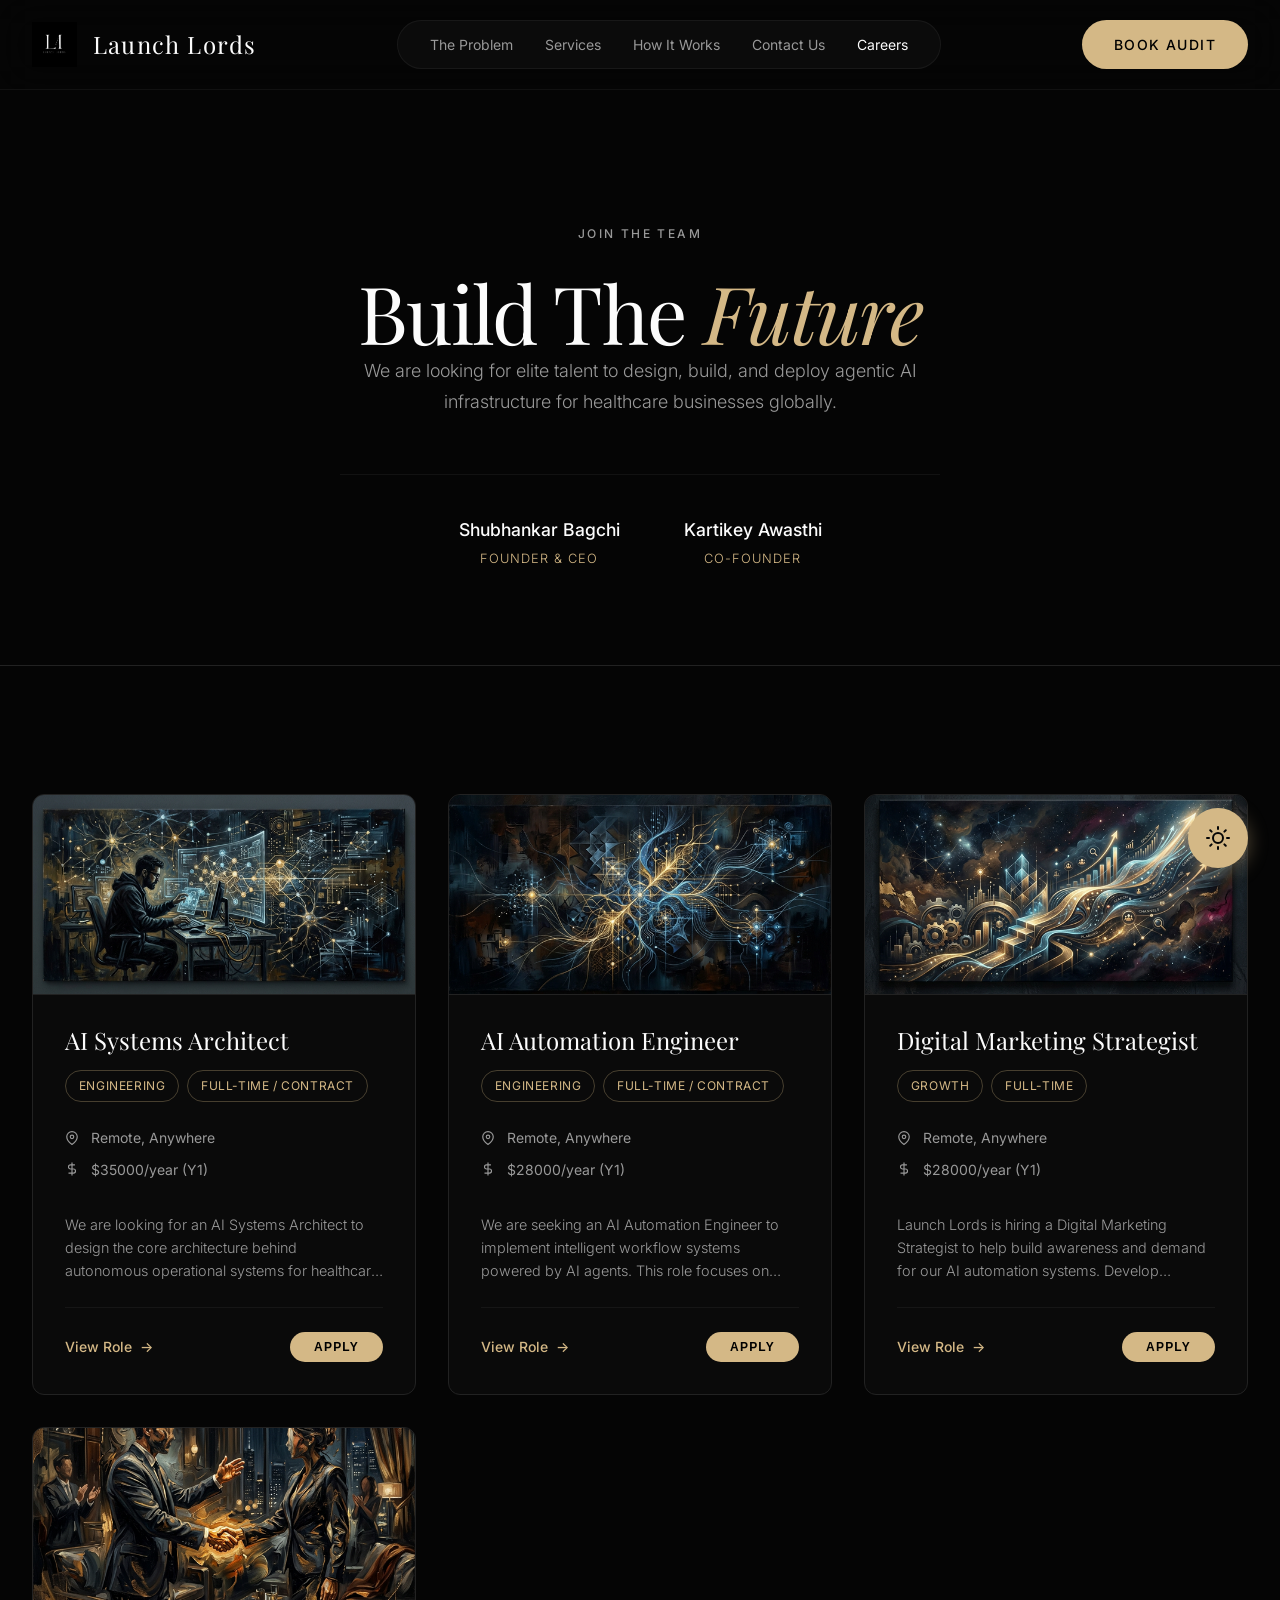
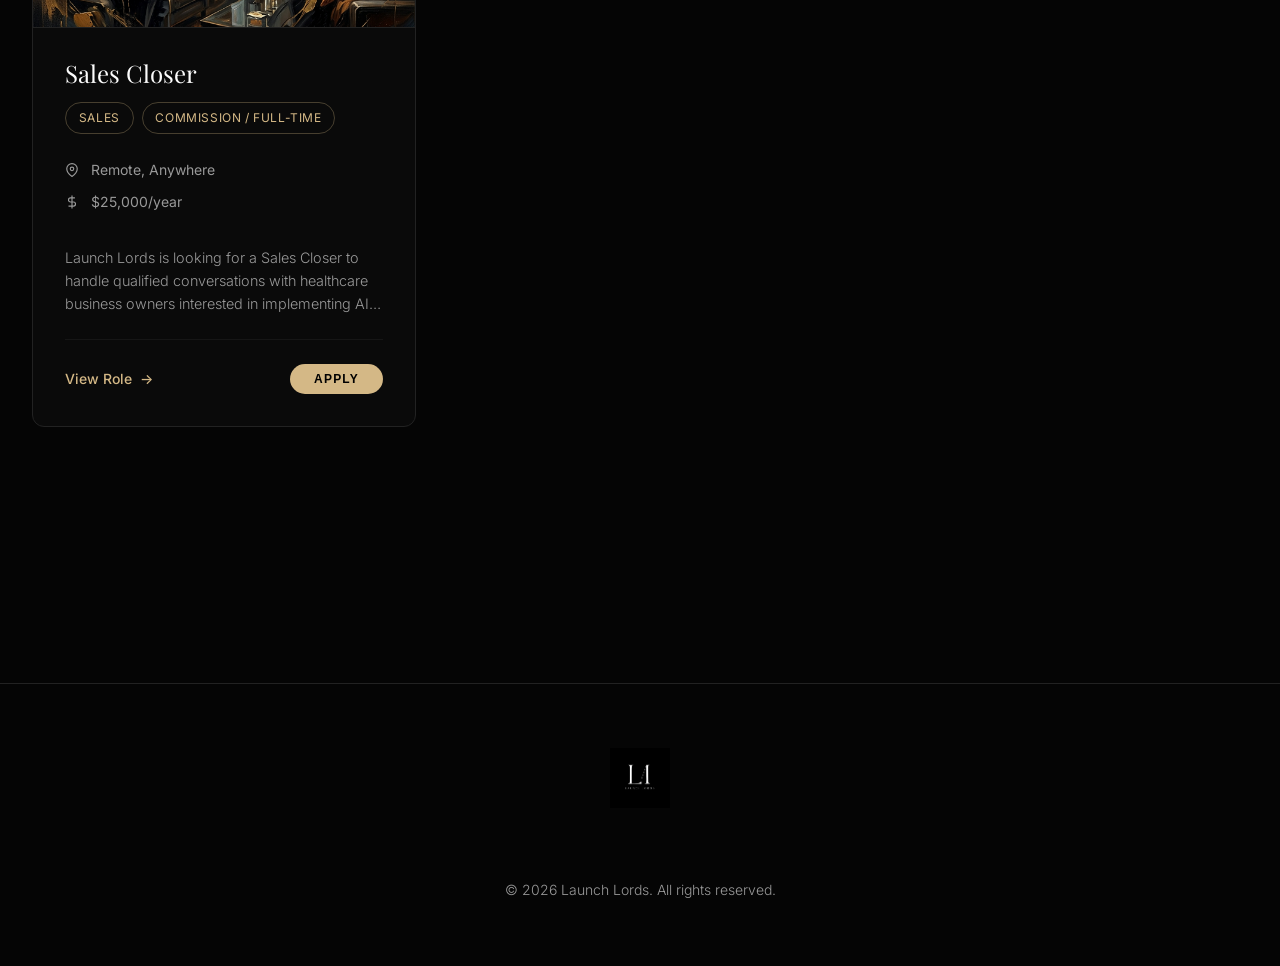
==== commit f5d60998: "Add files via upload" ====
--- a/careers.html
+++ b/careers.html
@@ -55,7 +55,6 @@
             <path d="M21 12.79A9 9 0 1 1 11.21 3 7 7 0 0 0 21 12.79z"></path>
         </svg>
     </button>
-
     <!-- Hero Section -->
     <header class="careers-hero section">
         <div class="container">
@@ -65,6 +64,26 @@
                 We are looking for elite talent to design, build, and deploy agentic AI infrastructure for healthcare
                 businesses globally.
             </p>
+
+            <div class="team-leadership anim-slab delay-3"
+                style="margin-top: 3.5rem; display: flex; justify-content: center; gap: 4rem; border-top: 1px solid rgba(255,255,255,0.05); padding-top: 2.5rem; max-width: 600px; margin-inline: auto;">
+                <div class="leader">
+                    <p
+                        style="color: var(--text-main); font-weight: 500; font-size: 1.1rem; margin: 0; margin-bottom: 0.2rem;">
+                        Shubhankar Bagchi</p>
+                    <p
+                        style="color: var(--accent-gold); font-size: 0.8rem; margin: 0; text-transform: uppercase; letter-spacing: 1px;">
+                        Founder & CEO</p>
+                </div>
+                <div class="leader">
+                    <p
+                        style="color: var(--text-main); font-weight: 500; font-size: 1.1rem; margin: 0; margin-bottom: 0.2rem;">
+                        Kartikey Awasthi</p>
+                    <p
+                        style="color: var(--accent-gold); font-size: 0.8rem; margin: 0; text-transform: uppercase; letter-spacing: 1px;">
+                        Co-Founder</p>
+                </div>
+            </div>
         </div>
     </header>
 
@@ -231,6 +250,8 @@
                 class="apply-form">
                 <input type="hidden" name="_subject" id="modalSubject" value="New Application">
                 <input type="hidden" name="_captcha" value="false">
+                <input type="hidden" name="_next" value="https://launchlords.in/thanks.html">
+
                 <input type="hidden" name="_template" value="table">
                 <input type="hidden" name="Role" id="modalRoleInput" value="">
 
--- a/styles.css
+++ b/styles.css
@@ -810,6 +810,12 @@
     cursor: pointer;
 }
 
+.contact-form select option,
+.apply-form select option {
+    background: var(--bg-main);
+    color: var(--text-main);
+}
+
 /* Globe Container */
 .contact-globe-container {
     display: flex;
@@ -1092,7 +1098,9 @@
     .form-card {
         padding: 1.5rem;
     }
-}/* --- Careers Page Styles --- */
+}
+
+/* --- Careers Page Styles --- */
 .careers-hero {
     padding-top: 14rem;
     padding-bottom: 6rem;
@@ -1283,6 +1291,7 @@
     margin-bottom: 1rem;
     line-height: 1.6;
 }
+
 /* Application Modal Styles */
 .modal-overlay {
     position: fixed;
@@ -1405,3 +1414,125 @@
     margin-top: 0.5rem;
     justify-content: center;
 }
+
+/* --- CLIENT LOGO MARQUEE --- */
+.logo-marquee-section {
+    padding: 3rem 0;
+    overflow: hidden;
+    position: relative;
+    border-bottom: 1px solid var(--border-color);
+    background: radial-gradient(circle at center, rgba(10, 15, 20, 0.4) 0%, transparent 70%);
+}
+
+.logo-marquee-section::before,
+.logo-marquee-section::after {
+    content: '';
+    position: absolute;
+    top: 0;
+    bottom: 0;
+    width: 15vw;
+    z-index: 2;
+    pointer-events: none;
+}
+
+.logo-marquee-section::before {
+    left: 0;
+    background: linear-gradient(to right, var(--bg-main) 0%, transparent 100%);
+}
+
+.logo-marquee-section::after {
+    right: 0;
+    background: linear-gradient(to left, var(--bg-main) 0%, transparent 100%);
+}
+
+.logo-marquee-title {
+    text-align: center;
+    font-family: var(--font-heading);
+    color: var(--text-muted);
+    font-size: 1.1rem;
+    margin-bottom: 2.5rem;
+    font-style: italic;
+    opacity: 0.8;
+}
+
+.marquee-row {
+    display: flex;
+    white-space: nowrap;
+    position: relative;
+    margin-bottom: 2rem;
+}
+
+.marquee-row:last-child {
+    margin-bottom: 0;
+}
+
+.marquee-track {
+    display: flex;
+    gap: 3rem;
+    padding-right: 3rem;
+    /* Ensure seamless loop */
+    width: max-content;
+}
+
+.marquee-row.left .marquee-track {
+    animation: scroll-left 120s linear infinite;
+}
+
+.marquee-row.right .marquee-track {
+    animation: scroll-right 120s linear infinite;
+}
+
+.marquee-item {
+    display: flex;
+    flex-direction: column;
+    align-items: center;
+    gap: 1.25rem;
+    width: 160px;
+    opacity: 0.8;
+    transition: opacity 0.3s ease, transform 0.3s ease;
+}
+
+.marquee-item:hover {
+    opacity: 1;
+    transform: translateY(-5px);
+}
+
+.marquee-item img {
+    border-radius: 8px;
+    width: 120px;
+    height: 120px;
+    object-fit: contain;
+    background: #ffffff;
+    /* Provided logos have white backgrounds, keep it clean */
+    padding: 15px;
+}
+
+.marquee-item p {
+    font-size: 0.85rem;
+    color: var(--text-muted);
+    margin: 0;
+    font-family: var(--font-heading);
+    text-align: center;
+    white-space: normal;
+    line-height: 1.3;
+}
+
+@keyframes scroll-left {
+    from {
+        transform: translateX(0);
+    }
+
+    to {
+        transform: translateX(-50%);
+    }
+}
+
+@keyframes scroll-right {
+    from {
+        transform: translateX(-50%);
+    }
+
+    to {
+        transform: translateX(0);
+    }
+}
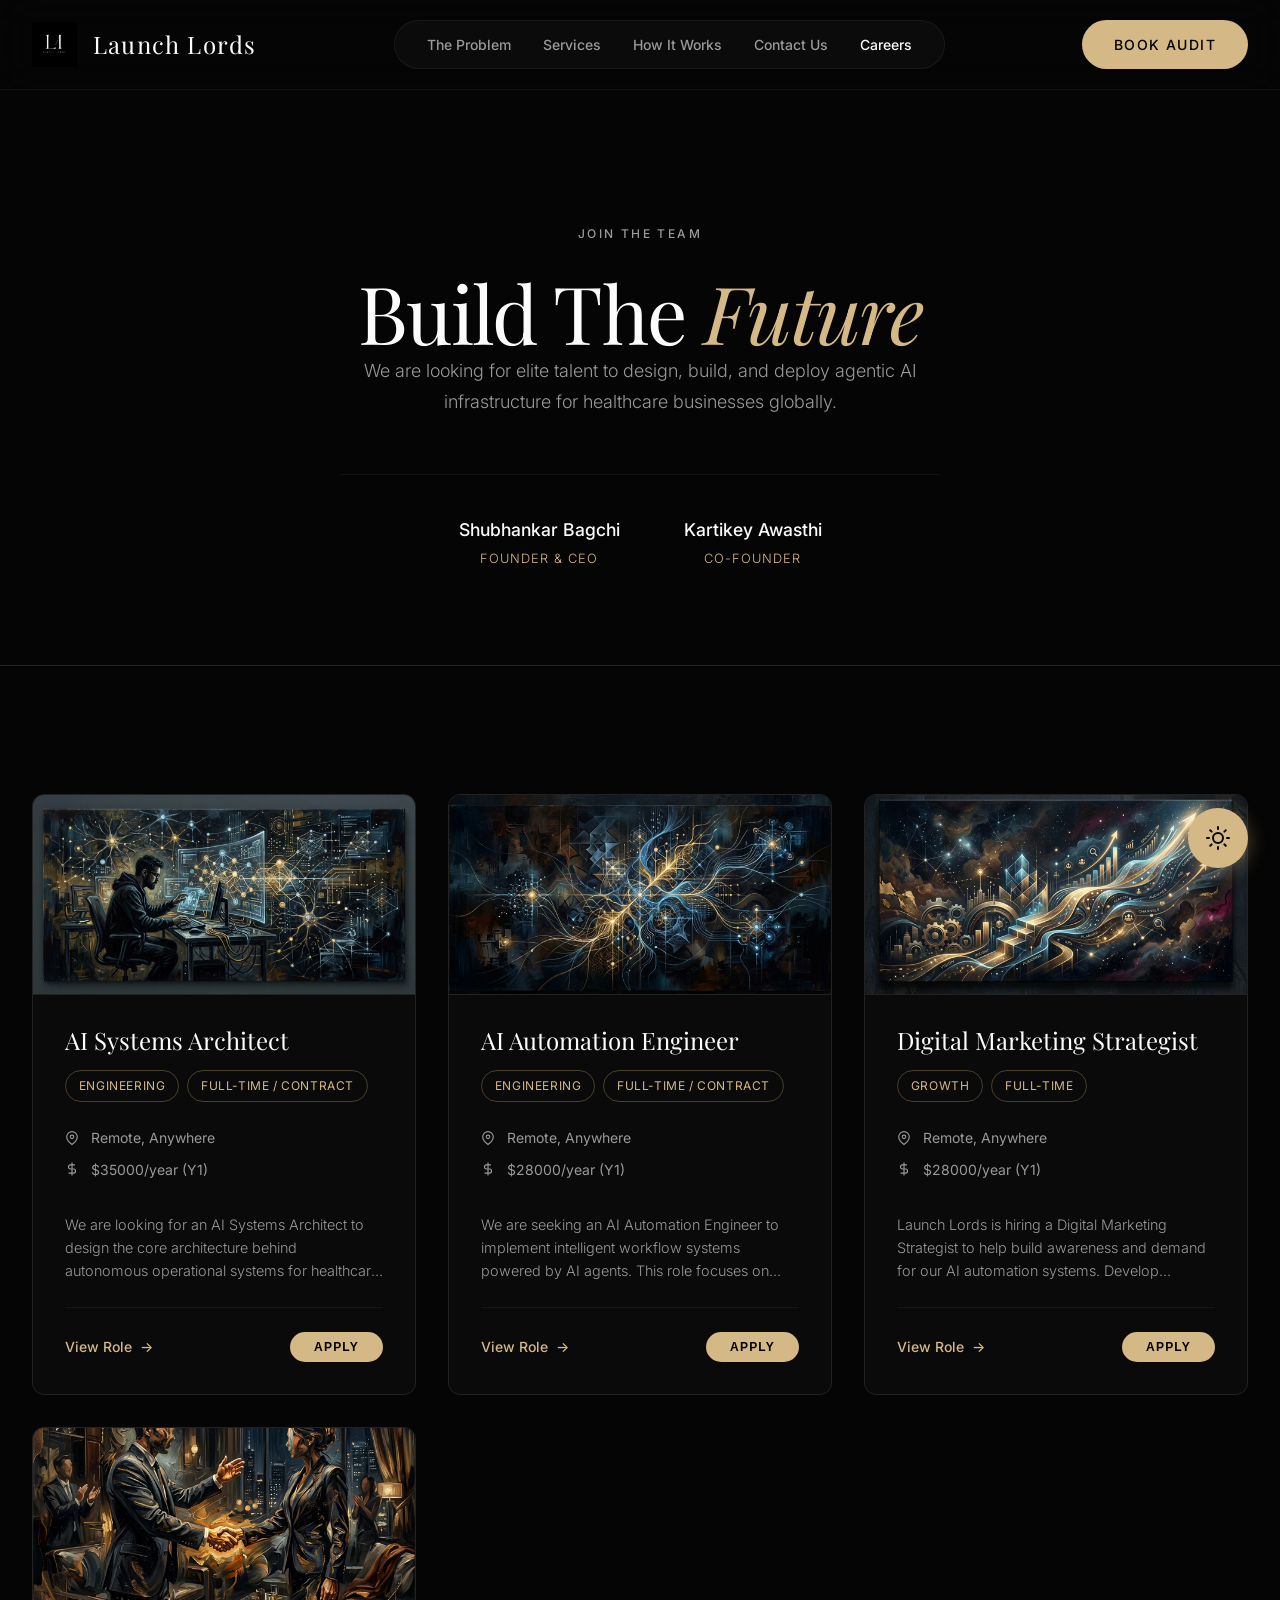
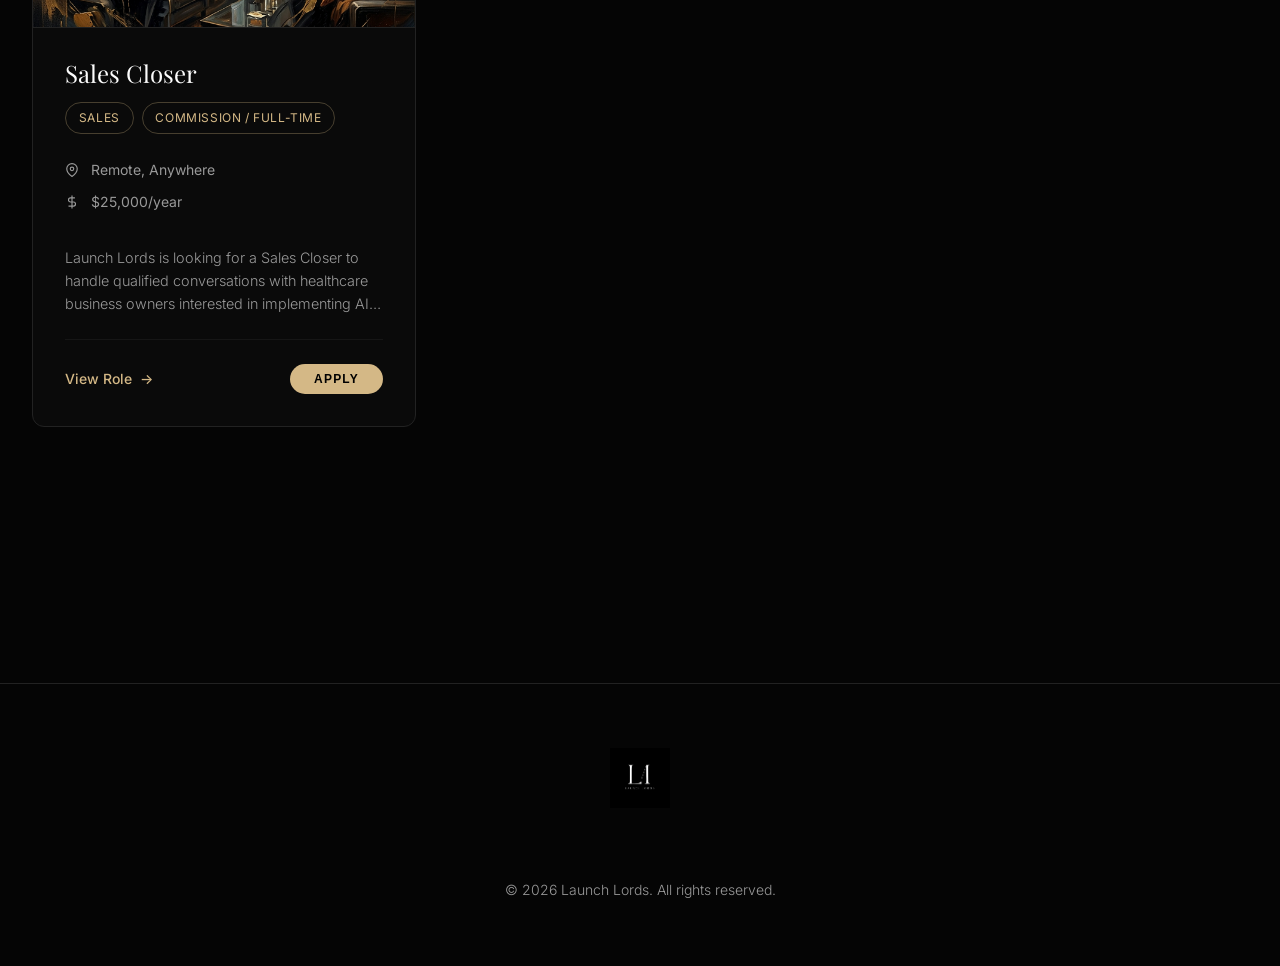
==== commit 88fb14d0: "Add files via upload" ====
--- a/careers.html
+++ b/careers.html
@@ -32,9 +32,27 @@
             </div>
             <div style="display: flex; gap: 1rem; align-items: center;">
                 <a href="index.html#audit" class="btn btn-primary">Book Audit</a>
+                <!-- Mobile Menu Button -->
+                <button class="mobile-menu-btn" aria-label="Toggle menu">
+                    <span></span>
+                    <span></span>
+                    <span></span>
+                </button>
             </div>
         </div>
     </nav>
+
+    <!-- Mobile Menu Overlay -->
+    <div class="mobile-menu-overlay">
+        <div class="mobile-menu-links">
+            <a href="index.html#problem">The Problem</a>
+            <a href="index.html#services">Services</a>
+            <a href="index.html#process">How It Works</a>
+            <a href="index.html#audit">Contact Us</a>
+            <a href="careers.html" style="color: var(--text-main);">Careers</a>
+            <a href="index.html#audit" class="btn btn-primary" style="margin-top: 2rem;">Book Audit</a>
+        </div>
+    </div>
 
     <!-- Floating Theme Toggle -->
     <button id="themeToggle" class="theme-toggle-fab" aria-label="Toggle Theme">
--- a/styles.css
+++ b/styles.css
@@ -339,12 +339,100 @@
     color: var(--text-muted);
     text-decoration: none;
     font-size: 0.875rem;
-    transition: color 0.3s ease;
+    font-weight: 500;
+    transition: var(--transition);
 }
 
 .nav-links a:hover {
-    color: var(--text-main);
-}
+    color: var(--accent-gold);
+}
+
+/* --- Mobile Menu Button --- */
+.mobile-menu-btn {
+    display: none;
+    background: transparent;
+    border: none;
+    cursor: pointer;
+    padding: 0.5rem;
+    z-index: 102;
+    flex-direction: column;
+    gap: 6px;
+}
+
+.mobile-menu-btn span {
+    display: block;
+    width: 25px;
+    height: 2px;
+    background: var(--text-main);
+    transition: all 0.3s ease;
+}
+
+.mobile-menu-btn.active span:nth-child(1) {
+    transform: translateY(8px) rotate(45deg);
+}
+
+.mobile-menu-btn.active span:nth-child(2) {
+    opacity: 0;
+}
+
+.mobile-menu-btn.active span:nth-child(3) {
+    transform: translateY(-8px) rotate(-45deg);
+}
+
+/* --- Mobile Menu Overlay --- */
+.mobile-menu-overlay {
+    position: fixed;
+    top: 0;
+    left: 0;
+    width: 100%;
+    height: 100vh;
+    background: rgba(10, 15, 20, 0.98);
+    backdrop-filter: blur(10px);
+    -webkit-backdrop-filter: blur(10px);
+    z-index: 101;
+    display: flex;
+    justify-content: center;
+    align-items: center;
+    opacity: 0;
+    pointer-events: none;
+    transition: all 0.4s ease;
+}
+
+.mobile-menu-overlay.active {
+    opacity: 1;
+    pointer-events: all;
+}
+
+.mobile-menu-links {
+    display: flex;
+    flex-direction: column;
+    align-items: center;
+    gap: 2rem;
+    transform: translateY(20px);
+    transition: all 0.4s ease;
+    opacity: 0;
+}
+
+.mobile-menu-overlay.active .mobile-menu-links {
+    transform: translateY(0);
+    opacity: 1;
+    transition-delay: 0.1s;
+}
+
+.mobile-menu-links a:not(.btn) {
+    font-family: var(--font-heading);
+    font-size: 2rem;
+    color: var(--text-muted);
+    text-decoration: none;
+    transition: var(--transition);
+}
+
+.mobile-menu-links a:not(.btn):hover {
+    color: var(--accent-gold);
+    transform: scale(1.05);
+}
+
+
 
 /* --- Hero Section --- */
 .hero {
@@ -1051,6 +1139,10 @@
     .nav-links {
         display: none;
     }
+
+    .mobile-menu-btn {
+        display: flex;
+    }
 }
 
 @media (max-width: 768px) {
@@ -1195,6 +1287,7 @@
     line-height: 1.6;
     display: -webkit-box;
     -webkit-line-clamp: 3;
+    line-clamp: 3;
     -webkit-box-orient: vertical;
     overflow: hidden;
 }
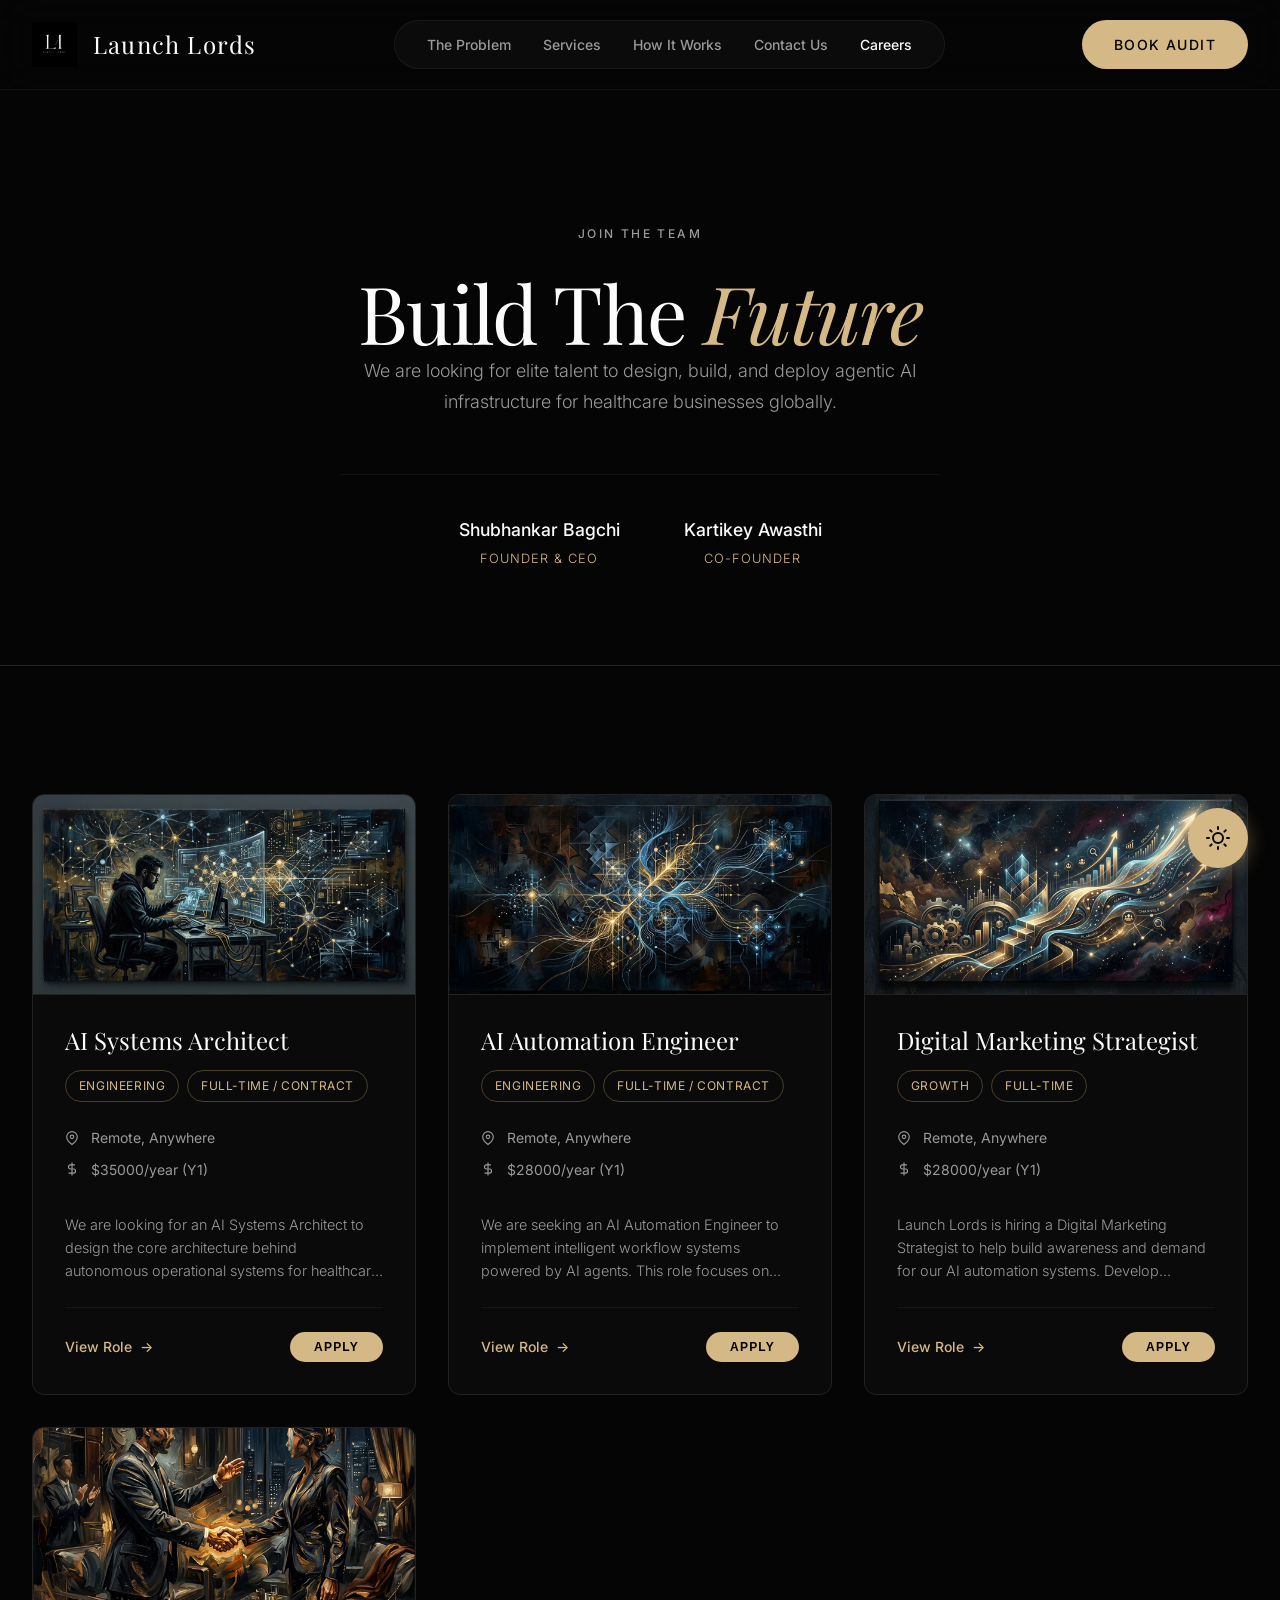
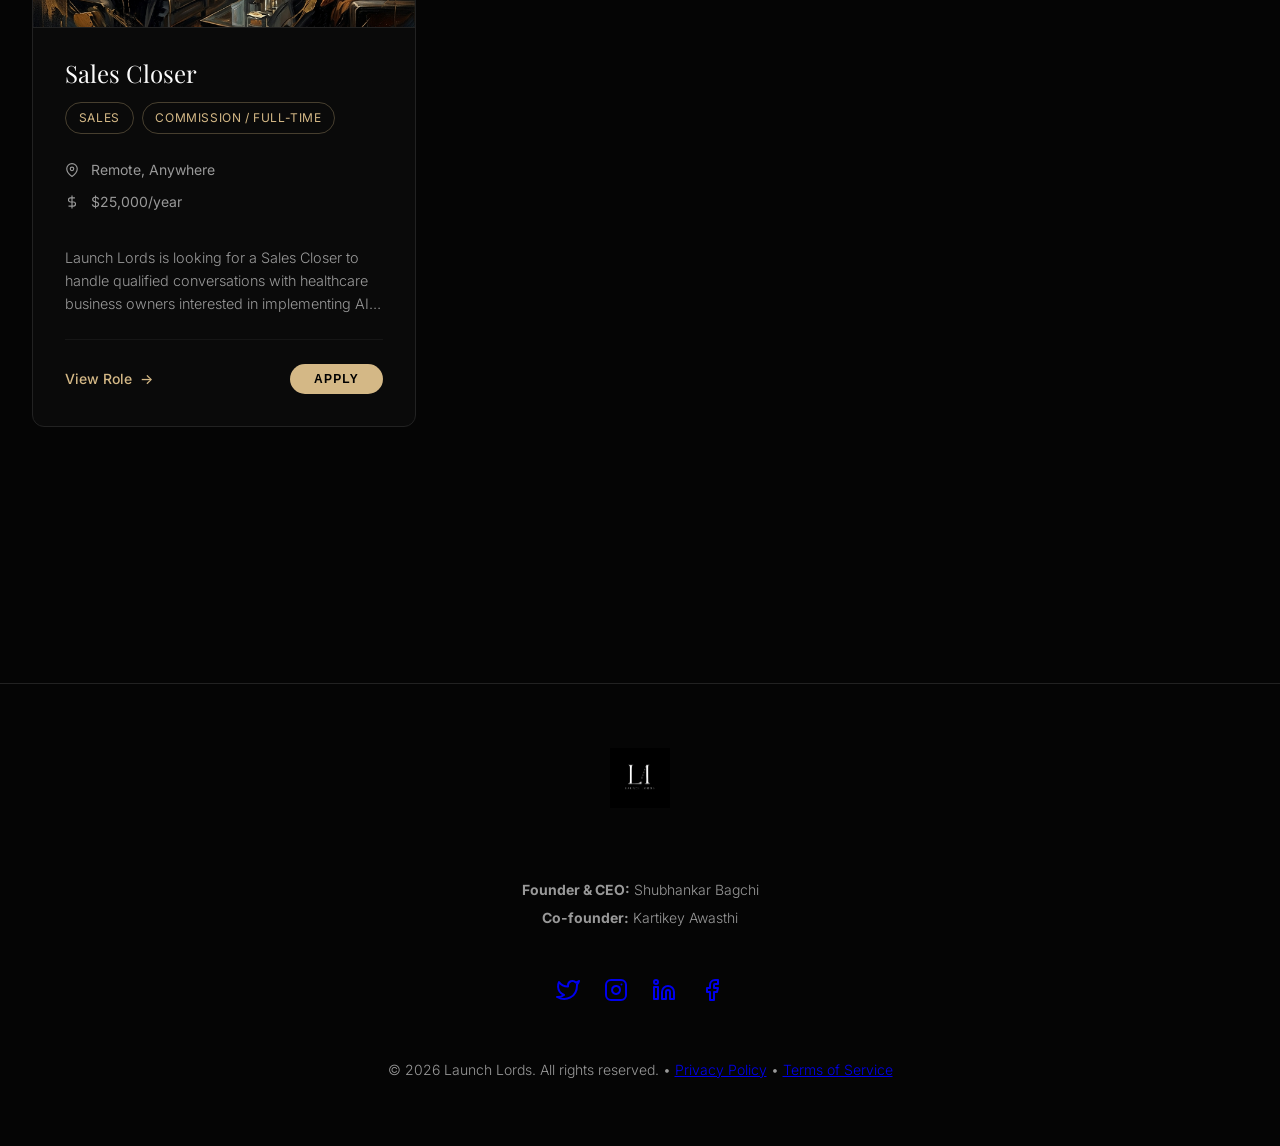
==== commit f4f2414e: "Add files via upload" ====
--- a/careers.html
+++ b/careers.html
@@ -111,7 +111,8 @@
             <div class="careers-grid">
 
                 <!-- Role 1 -->
-                <a href="role-ai-architect.html" target="_blank" class="job-card anim-slab">
+                <div onclick="window.open('role-ai-architect.html', '_blank')" class="job-card anim-slab"
+                    style="cursor:pointer;">
                     <img src="ai_architect_card_1772629742012.png" alt="AI Systems Architect" class="job-card-img">
                     <div class="job-card-content">
                         <h3 class="job-card-title">AI Systems Architect</h3>
@@ -140,13 +141,14 @@
                         <div class="job-card-footer">
                             <span class="job-view-link">View Role</span>
                             <button class="job-apply-btn" style="border: none; cursor: pointer;"
-                                onclick="event.preventDefault(); openApplicationModal('AI Systems Architect');">APPLY</button>
-                        </div>
-                    </div>
-                </a>
+                                onclick="event.preventDefault(); event.stopPropagation(); openApplicationModal('AI Systems Architect');">APPLY</button>
+                        </div>
+                    </div>
+                </div>
 
                 <!-- Role 2 -->
-                <a href="role-ai-automation.html" target="_blank" class="job-card anim-slab delay-1">
+                <div onclick="window.open('role-ai-automation.html', '_blank')" class="job-card anim-slab delay-1"
+                    style="cursor:pointer;">
                     <img src="ai_automation_card_1772629761154.png" alt="AI Automation Engineer" class="job-card-img">
                     <div class="job-card-content">
                         <h3 class="job-card-title">AI Automation Engineer</h3>
@@ -176,13 +178,14 @@
                         <div class="job-card-footer">
                             <span class="job-view-link">View Role</span>
                             <button class="job-apply-btn" style="border: none; cursor: pointer;"
-                                onclick="event.preventDefault(); openApplicationModal('AI Automation Engineer');">APPLY</button>
-                        </div>
-                    </div>
-                </a>
+                                onclick="event.preventDefault(); event.stopPropagation(); openApplicationModal('AI Automation Engineer');">APPLY</button>
+                        </div>
+                    </div>
+                </div>
 
                 <!-- Role 3 -->
-                <a href="role-marketing.html" target="_blank" class="job-card anim-slab delay-2">
+                <div onclick="window.open('role-marketing.html', '_blank')" class="job-card anim-slab delay-2"
+                    style="cursor:pointer;">
                     <img src="marketing_strategist_card_1772629779356.png" alt="Digital Marketing Strategist"
                         class="job-card-img">
                     <div class="job-card-content">
@@ -213,13 +216,14 @@
                         <div class="job-card-footer">
                             <span class="job-view-link">View Role</span>
                             <button class="job-apply-btn" style="border: none; cursor: pointer;"
-                                onclick="event.preventDefault(); openApplicationModal('Digital Marketing Strategist');">APPLY</button>
-                        </div>
-                    </div>
-                </a>
+                                onclick="event.preventDefault(); event.stopPropagation(); openApplicationModal('Digital Marketing Strategist');">APPLY</button>
+                        </div>
+                    </div>
+                </div>
 
                 <!-- Role 4 -->
-                <a href="role-sales.html" target="_blank" class="job-card anim-slab delay-3">
+                <div onclick="window.open('role-sales.html', '_blank')" class="job-card anim-slab delay-3"
+                    style="cursor:pointer;">
                     <img src="sales_closer_card_1772629799419.png" alt="Sales Closer" class="job-card-img">
                     <div class="job-card-content">
                         <h3 class="job-card-title">Sales Closer</h3>
@@ -249,10 +253,10 @@
                         <div class="job-card-footer">
                             <span class="job-view-link">View Role</span>
                             <button class="job-apply-btn" style="border: none; cursor: pointer;"
-                                onclick="event.preventDefault(); openApplicationModal('Sales Closer');">APPLY</button>
-                        </div>
-                    </div>
-                </a>
+                                onclick="event.preventDefault(); event.stopPropagation(); openApplicationModal('Sales Closer');">APPLY</button>
+                        </div>
+                    </div>
+                </div>
 
             </div>
         </div>
@@ -316,13 +320,35 @@
     </div>
 
     <!-- Footer -->
-    <footer class="footer">
-        <div class="container footer-content">
+                <footer class="footer">
+        <div class="container footer-content" style="text-align: center;">
             <div class="footer-logo" style="margin-bottom: 2rem;">
                 <img src="logo.png" alt="Launch Lords" style="height: 60px; width: auto; filter: invert(1);">
             </div>
-
-            <p>&copy; <span id="year"></span> Launch Lords. All rights reserved.</p>
+            
+            <div class="footer-founders" style="margin-bottom: 1.5rem; color: var(--text-muted); font-size: 0.9rem;">
+                <p style="margin-bottom: 0.25rem;"><strong>Founder & CEO:</strong> Shubhankar Bagchi</p>
+                <p><strong>Co-founder:</strong> Kartikey Awasthi</p>
+            </div>
+
+            <div class="footer-socials" style="margin-bottom: 1.5rem; display: flex; justify-content: center; gap: 1.5rem;">
+                <a href="https://x.com/launchlords" target="_blank" class="footer-link" aria-label="Twitter">
+                    <svg viewBox="0 0 24 24" width="24" height="24" stroke="currentColor" stroke-width="2" fill="none" stroke-linecap="round" stroke-linejoin="round" class="css-i6dzq1"><path d="M23 3a10.9 10.9 0 0 1-3.14 1.53 4.48 4.48 0 0 0-7.86 3v1A10.66 10.66 0 0 1 3 4s-4 9 5 13a11.64 11.64 0 0 1-7 2c9 5 20 0 20-11.5a4.5 4.5 0 0 0-.08-.83A7.72 7.72 0 0 0 23 3z"></path></svg>
+                </a>
+                <a href="https://www.instagram.com/launch_lords/" target="_blank" class="footer-link" aria-label="Instagram">
+                    <svg viewBox="0 0 24 24" width="24" height="24" stroke="currentColor" stroke-width="2" fill="none" stroke-linecap="round" stroke-linejoin="round" class="css-i6dzq1"><rect x="2" y="2" width="20" height="20" rx="5" ry="5"></rect><path d="M16 11.37A4 4 0 1 1 12.63 8 4 4 0 0 1 16 11.37z"></path><line x1="17.5" y1="6.5" x2="17.51" y2="6.5"></line></svg>
+                </a>
+                <a href="https://www.linkedin.com/company/launchlords/" target="_blank" class="footer-link" aria-label="LinkedIn">
+                    <svg viewBox="0 0 24 24" width="24" height="24" stroke="currentColor" stroke-width="2" fill="none" stroke-linecap="round" stroke-linejoin="round" class="css-i6dzq1"><path d="M16 8a6 6 0 0 1 6 6v7h-4v-7a2 2 0 0 0-2-2 2 2 0 0 0-2 2v7h-4v-7a6 6 0 0 1 6-6z"></path><rect x="2" y="9" width="4" height="12"></rect><circle cx="4" cy="4" r="2"></circle></svg>
+                </a>
+                <a href="https://www.facebook.com/profile.php?id=61587816046655&sk=about_details" target="_blank" class="footer-link" aria-label="Facebook">
+                    <svg viewBox="0 0 24 24" width="24" height="24" stroke="currentColor" stroke-width="2" fill="none" stroke-linecap="round" stroke-linejoin="round" class="css-i6dzq1"><path d="M18 2h-3a5 5 0 0 0-5 5v3H7v4h3v8h4v-8h3l1-4h-4V7a1 1 0 0 1 1-1h3z"></path></svg>
+                </a>
+            </div>
+
+            <p class="footer-bottom-text">
+                &copy; <span id="year"></span> Launch Lords. All rights reserved. <span class="footer-dot">&bull;</span> <a href="privacy-policy.html" target="_blank" class="footer-link">Privacy Policy</a> <span class="footer-dot">&bull;</span> <a href="terms.html" target="_blank" class="footer-link">Terms of Service</a>
+            </p>
         </div>
     </footer>
 
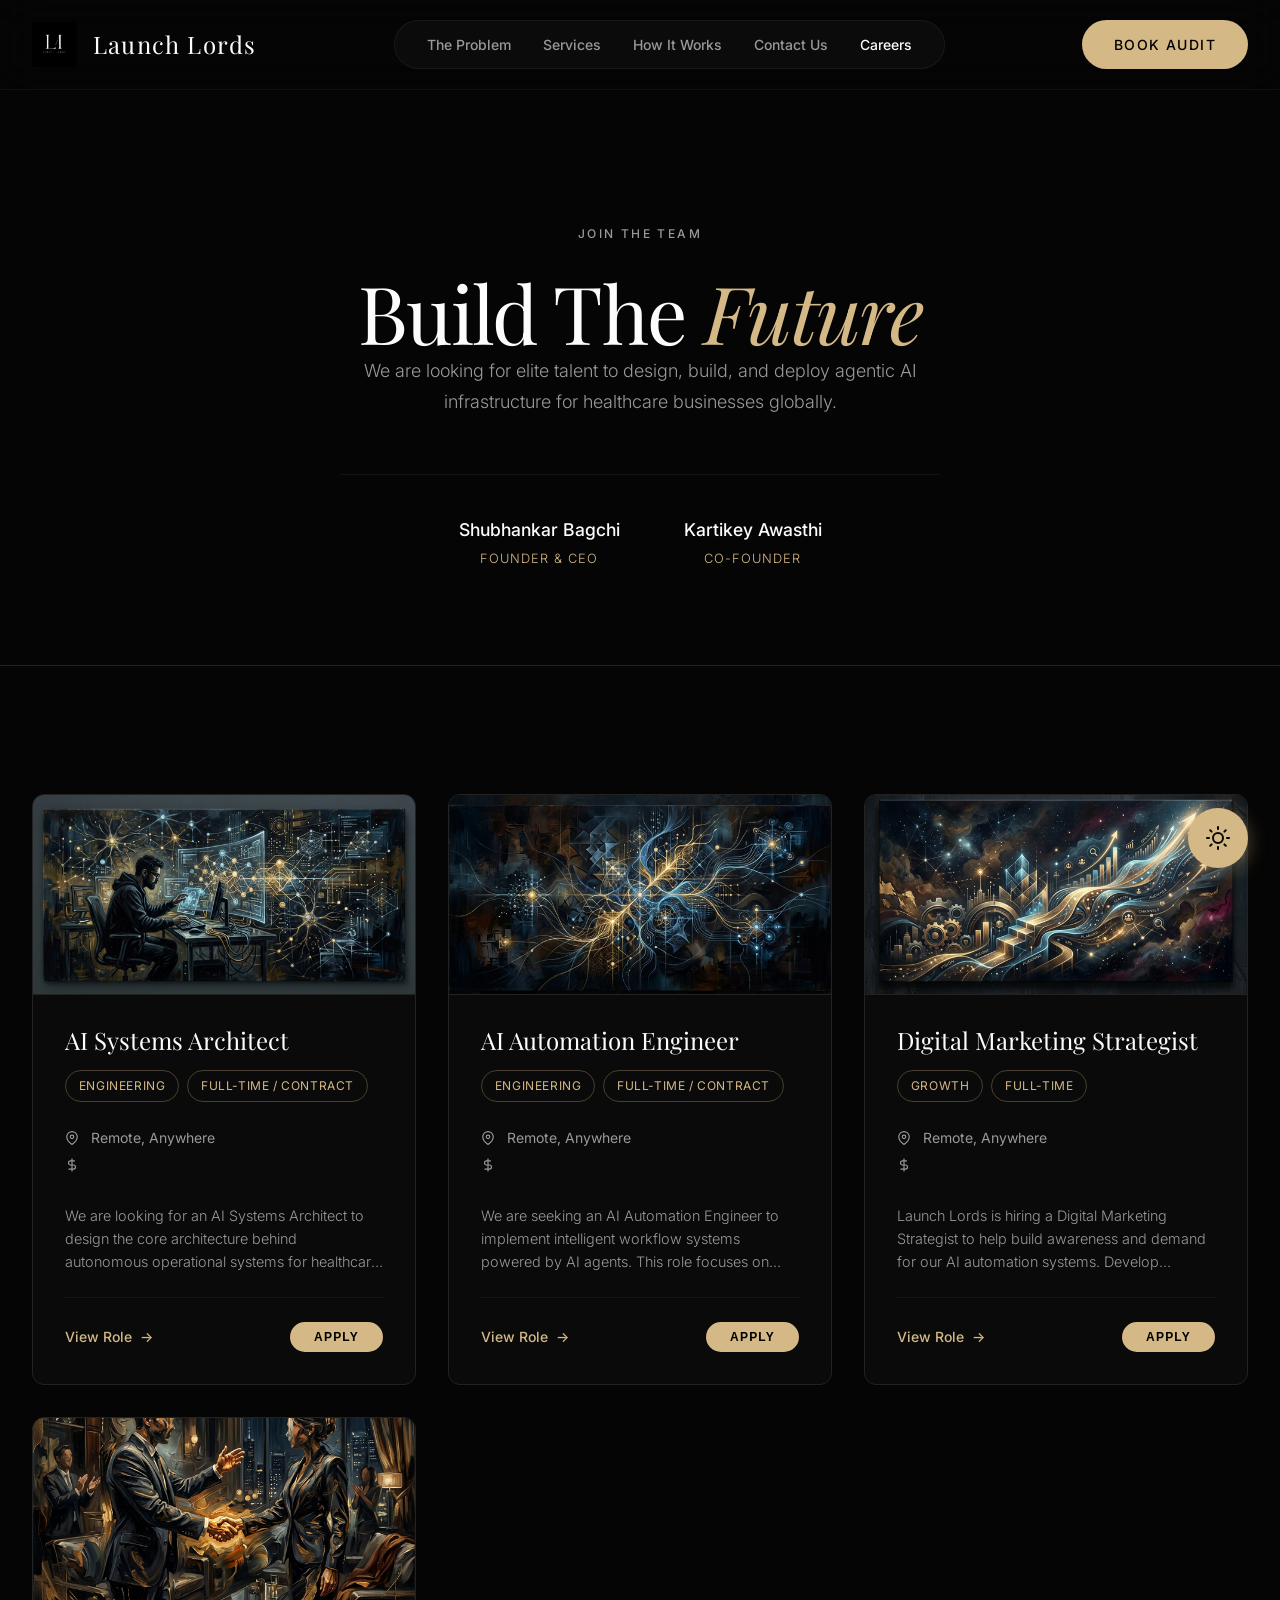
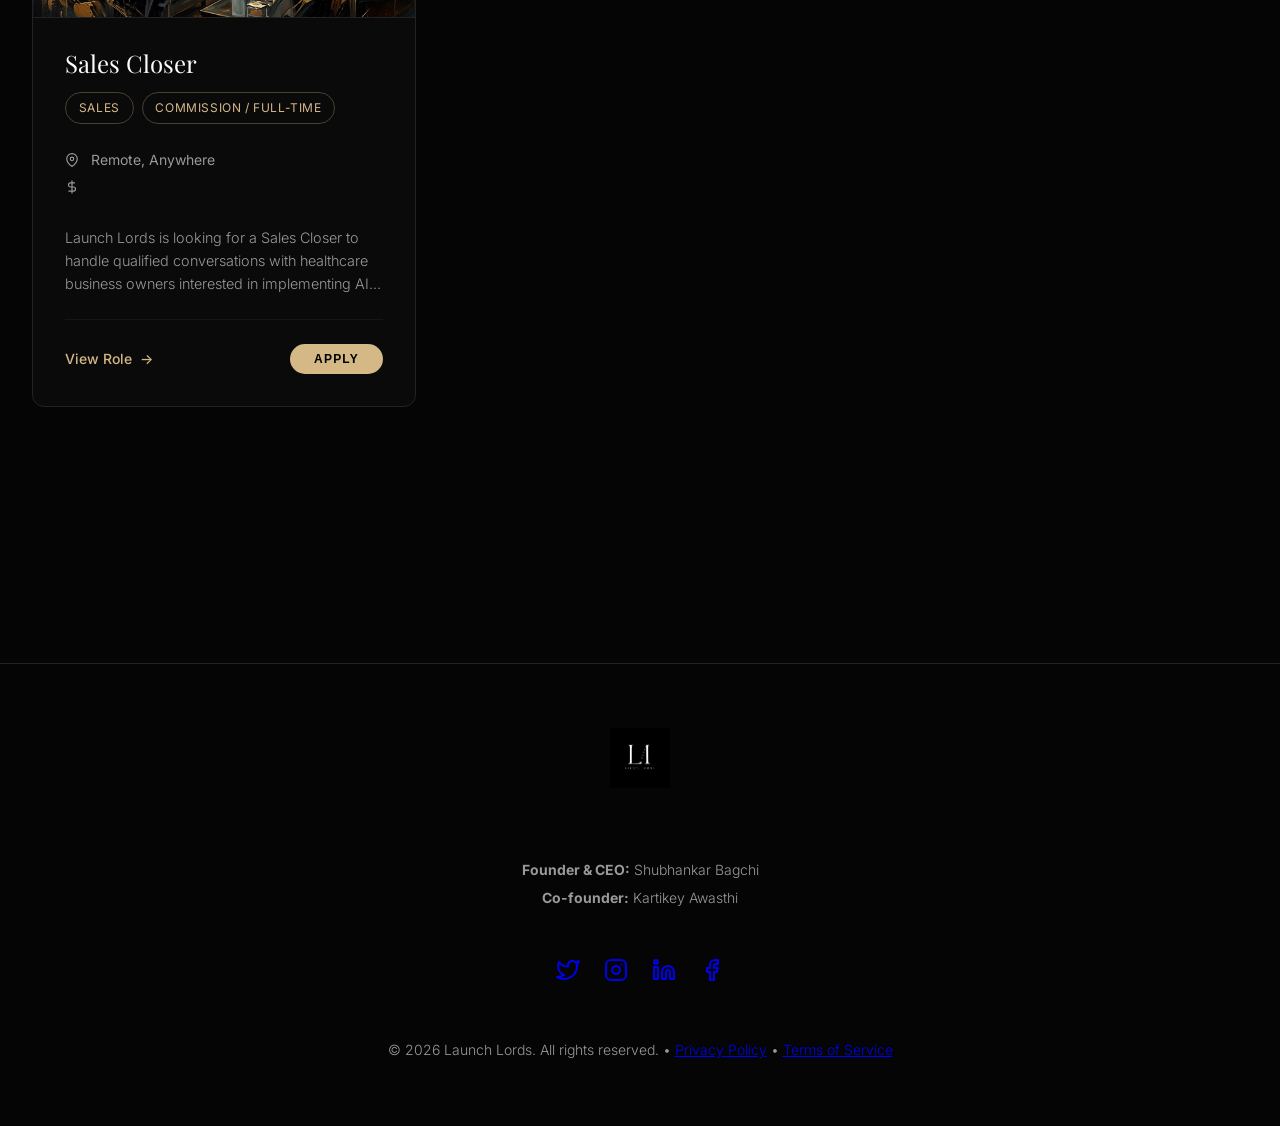
==== commit a2c54b80: "salary mention removed" ====
--- a/careers.html
+++ b/careers.html
@@ -134,7 +134,7 @@
                                 <line x1="12" y1="1" x2="12" y2="23"></line>
                                 <path d="M17 5H9.5a3.5 3.5 0 0 0 0 7h5a3.5 3.5 0 0 1 0 7H6"></path>
                             </svg>
-                            $35000/year (Y1)
+                            <!-- $35000/year (Y1) -->
                         </div>
                         <p class="job-desc-preview">We are looking for an AI Systems Architect to design the core
                             architecture behind autonomous operational systems for healthcare organizations.</p>
@@ -170,7 +170,7 @@
                                 <line x1="12" y1="1" x2="12" y2="23"></line>
                                 <path d="M17 5H9.5a3.5 3.5 0 0 0 0 7h5a3.5 3.5 0 0 1 0 7H6"></path>
                             </svg>
-                            $28000/year (Y1)
+                            <!-- $28000/year (Y1) -->
                         </div>
                         <p class="job-desc-preview">We are seeking an AI Automation Engineer to implement intelligent
                             workflow systems powered by AI agents. This role focuses on building automation
@@ -208,7 +208,7 @@
                                 <line x1="12" y1="1" x2="12" y2="23"></line>
                                 <path d="M17 5H9.5a3.5 3.5 0 0 0 0 7h5a3.5 3.5 0 0 1 0 7H6"></path>
                             </svg>
-                            $28000/year (Y1)
+                            <!-- $28000/year (Y1) -->
                         </div>
                         <p class="job-desc-preview">Launch Lords is hiring a Digital Marketing Strategist to help build
                             awareness and demand for our AI automation systems. Develop campaigns positioning the
@@ -245,7 +245,7 @@
                                 <line x1="12" y1="1" x2="12" y2="23"></line>
                                 <path d="M17 5H9.5a3.5 3.5 0 0 0 0 7h5a3.5 3.5 0 0 1 0 7H6"></path>
                             </svg>
-                            $25,000/year
+                            <!-- $25,000/year -->
                         </div>
                         <p class="job-desc-preview">Launch Lords is looking for a Sales Closer to handle qualified
                             conversations with healthcare business owners interested in implementing AI-powered systems.
@@ -355,4 +355,5 @@
     <script src="script.js"></script>
 </body>
 
-</html>+
+</html>
